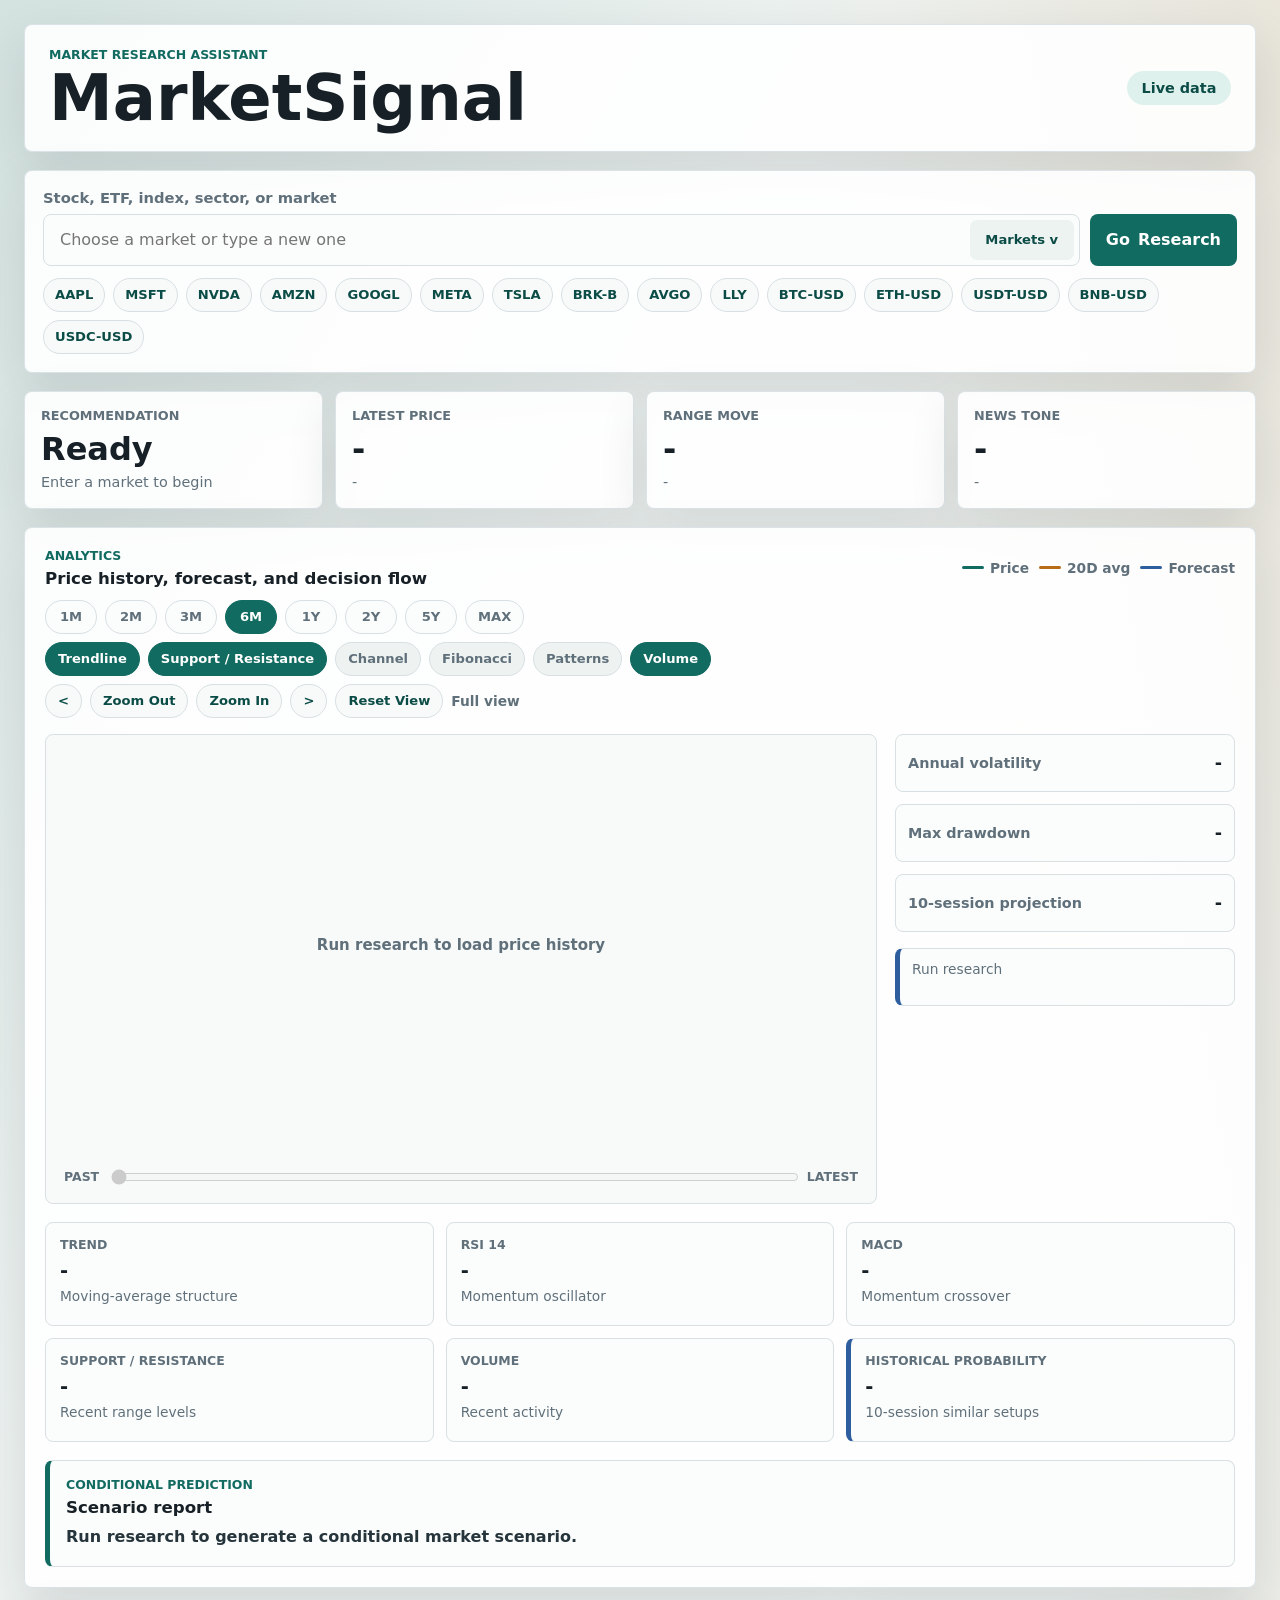
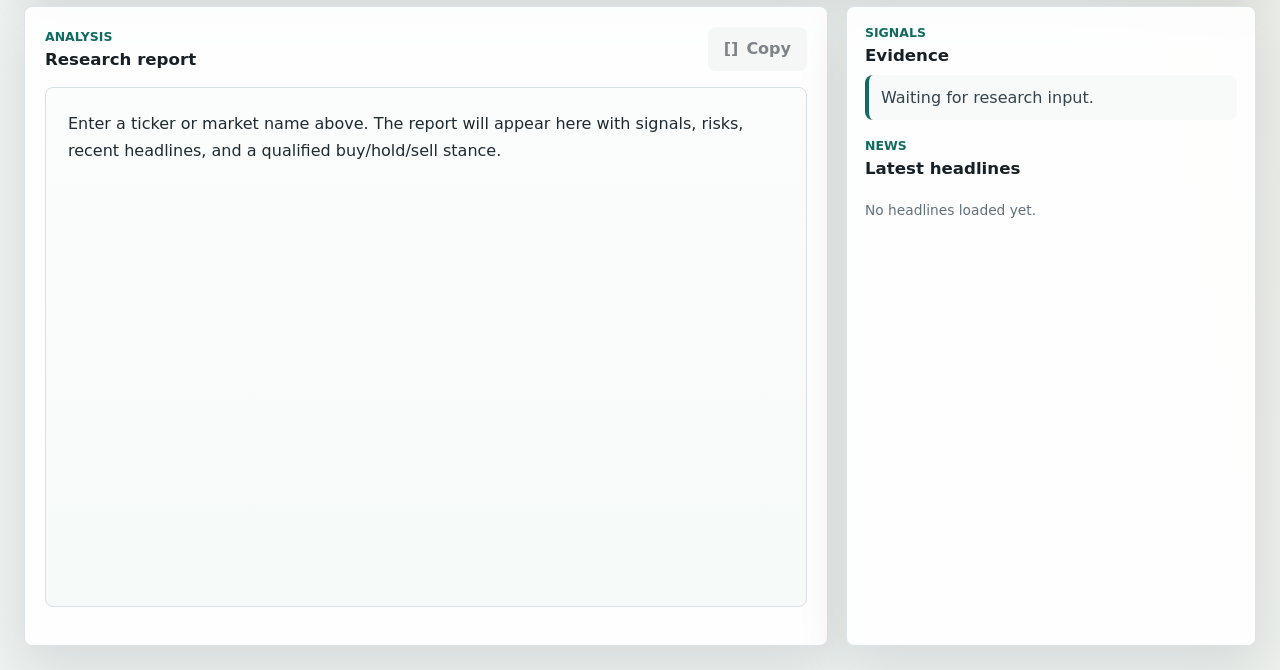
==== static/index.html @ 3e972a2a "Build MarketSignal research assistant" ====
<!doctype html>
<html lang="en">
  <head>
    <meta charset="utf-8" />
    <meta name="viewport" content="width=device-width, initial-scale=1" />
    <title>MarketSignal</title>
    <link rel="stylesheet" href="/static/styles.css" />
  </head>
  <body>
    <main class="app-shell">
      <section class="workspace">
        <header class="topbar">
          <div>
            <p class="eyebrow">Market research assistant</p>
            <h1>MarketSignal</h1>
          </div>
          <div class="status-pill" id="sourceStatus">Live data</div>
        </header>

        <section class="search-panel" aria-label="Research a market">
          <form id="researchForm">
            <label for="query">Stock, ETF, index, sector, or market</label>
            <div class="search-row">
              <div class="combo" id="marketCombo">
                <input
                  id="query"
                  name="query"
                  autocomplete="off"
                  placeholder="Choose a market or type a new one"
                  required
                  aria-autocomplete="list"
                  aria-expanded="false"
                  aria-controls="marketOptions"
                />
                <button class="combo-toggle" id="marketToggle" type="button" aria-label="Open market list">Markets v</button>
                <div class="market-menu" id="marketOptions" role="listbox"></div>
              </div>
              <button type="submit">
                <span aria-hidden="true">Go</span>
                Research
              </button>
            </div>
            <div class="quick-picks" id="quickPicks" aria-label="Top market shortcuts"></div>
          </form>
        </section>

        <section class="dashboard" aria-live="polite">
          <div class="metric-grid">
            <article class="metric">
              <span>Recommendation</span>
              <strong id="action">Ready</strong>
              <small id="confidence">Enter a market to begin</small>
            </article>
            <article class="metric">
              <span>Latest Price</span>
              <strong id="price">-</strong>
              <small id="exchange">-</small>
            </article>
            <article class="metric">
              <span>Range Move</span>
              <strong id="change">-</strong>
              <small id="range">-</small>
            </article>
            <article class="metric">
              <span>News Tone</span>
              <strong id="tone">-</strong>
              <small id="toneScore">-</small>
            </article>
          </div>

          <section class="analytics-panel">
            <div class="panel-header">
              <div>
                <p class="eyebrow">Analytics</p>
                <h2>Price history, forecast, and decision flow</h2>
              </div>
              <div class="chart-legend">
                <span><i class="line-price"></i>Price</span>
                <span><i class="line-sma"></i>20D avg</span>
                <span><i class="line-forecast"></i>Forecast</span>
              </div>
            </div>
            <div class="range-filter" id="rangeFilter" aria-label="Chart range">
              <button type="button" data-period="1mo">1M</button>
              <button type="button" data-period="2mo">2M</button>
              <button type="button" data-period="3mo">3M</button>
              <button type="button" data-period="6mo" class="active">6M</button>
              <button type="button" data-period="1y">1Y</button>
              <button type="button" data-period="2y">2Y</button>
              <button type="button" data-period="5y">5Y</button>
              <button type="button" data-period="max">MAX</button>
            </div>
            <div class="overlay-filter" id="overlayFilter" aria-label="Chart analysis overlays">
              <button type="button" data-overlay="trendline" class="active">Trendline</button>
              <button type="button" data-overlay="levels" class="active">Support / Resistance</button>
              <button type="button" data-overlay="channel">Channel</button>
              <button type="button" data-overlay="fibonacci">Fibonacci</button>
              <button type="button" data-overlay="patterns">Patterns</button>
              <button type="button" data-overlay="volume" class="active">Volume</button>
            </div>
            <div class="chart-tools" aria-label="Chart zoom controls">
              <button type="button" id="panLeft" title="Scroll chart left" aria-label="Scroll chart left">&lt;</button>
              <button type="button" id="zoomOut">Zoom Out</button>
              <button type="button" id="zoomIn">Zoom In</button>
              <button type="button" id="panRight" title="Scroll chart right" aria-label="Scroll chart right">&gt;</button>
              <button type="button" id="zoomReset">Reset View</button>
              <span id="zoomLabel">Full view</span>
            </div>
            <div class="analytics-grid">
              <div class="chart-box">
                <canvas id="priceChart" width="960" height="360"></canvas>
                <div class="chart-scrollbar">
                  <span>Past</span>
                  <input id="chartPanSlider" type="range" min="0" max="0" value="0" step="1" aria-label="Chart timeline position" disabled />
                  <span>Latest</span>
                </div>
              </div>
              <div class="analytics-side">
                <div class="stat-row">
                  <span>Annual volatility</span>
                  <strong id="volatility">-</strong>
                </div>
                <div class="stat-row">
                  <span>Max drawdown</span>
                  <strong id="drawdown">-</strong>
                </div>
                <div class="stat-row">
                  <span>10-session projection</span>
                  <strong id="projection">-</strong>
                </div>
                <div id="flowchart" class="flowchart">
                  <div class="flow-node empty">Run research</div>
                </div>
              </div>
            </div>
            <div class="technical-grid">
              <article class="technical-card">
                <span>Trend</span>
                <strong id="trendState">-</strong>
                <small id="trendDetail">Moving-average structure</small>
              </article>
              <article class="technical-card">
                <span>RSI 14</span>
                <strong id="rsiValue">-</strong>
                <small id="rsiState">Momentum oscillator</small>
              </article>
              <article class="technical-card">
                <span>MACD</span>
                <strong id="macdValue">-</strong>
                <small id="macdState">Momentum crossover</small>
              </article>
              <article class="technical-card">
                <span>Support / Resistance</span>
                <strong id="levelsValue">-</strong>
                <small id="levelsState">Recent range levels</small>
              </article>
              <article class="technical-card">
                <span>Volume</span>
                <strong id="volumeState">-</strong>
                <small id="volumeValue">Recent activity</small>
              </article>
              <article class="technical-card probability-card">
                <span>Historical Probability</span>
                <strong id="probabilityValue">-</strong>
                <small id="probabilityState">10-session similar setups</small>
              </article>
            </div>
            <section class="scenario-panel">
              <div>
                <p class="eyebrow">Conditional Prediction</p>
                <h2>Scenario report</h2>
              </div>
              <p id="scenarioReport">Run research to generate a conditional market scenario.</p>
            </section>
          </section>

          <div class="content-grid">
            <section class="report-panel">
              <div class="panel-header">
                <div>
                  <p class="eyebrow">Analysis</p>
                  <h2 id="reportTitle">Research report</h2>
                </div>
                <button class="ghost" id="copyReport" type="button" disabled>
                  <span aria-hidden="true">[]</span>
                  Copy
                </button>
              </div>
              <pre id="report">Enter a ticker or market name above. The report will appear here with signals, risks, recent headlines, and a qualified buy/hold/sell stance.</pre>
            </section>

            <aside class="side-panel">
              <section>
                <div class="panel-header compact">
                  <div>
                    <p class="eyebrow">Signals</p>
                    <h2>Evidence</h2>
                  </div>
                </div>
                <ul id="signals" class="signal-list">
                  <li>Waiting for research input.</li>
                </ul>
              </section>

              <section>
                <div class="panel-header compact">
                  <div>
                    <p class="eyebrow">News</p>
                    <h2>Latest headlines</h2>
                  </div>
                </div>
                <div id="headlines" class="headlines">
                  <p class="empty">No headlines loaded yet.</p>
                </div>
              </section>
            </aside>
          </div>
        </section>
      </section>
    </main>

    <script src="/static/app.js"></script>
  </body>
</html>
---- static/styles.css ----
:root {
  --ink: #172026;
  --muted: #60707b;
  --line: #d8e0e4;
  --panel: #ffffff;
  --bg: #eef3f1;
  --brand: #126b61;
  --brand-dark: #0c4c46;
  --amber: #b86b19;
  --red: #b23b3b;
  --blue: #2e5e9e;
  --shadow: 0 18px 50px rgba(23, 32, 38, 0.12);
}

* {
  box-sizing: border-box;
}

body {
  margin: 0;
  min-height: 100vh;
  color: var(--ink);
  font-family: Inter, ui-sans-serif, system-ui, -apple-system, BlinkMacSystemFont, "Segoe UI", sans-serif;
  background:
    linear-gradient(120deg, rgba(18, 107, 97, 0.12), transparent 34%),
    linear-gradient(260deg, rgba(184, 107, 25, 0.1), transparent 30%),
    var(--bg);
}

button,
input {
  font: inherit;
}

.app-shell {
  width: min(1480px, 100%);
  margin: 0 auto;
  padding: 24px;
}

.workspace {
  display: grid;
  gap: 18px;
}

.topbar,
.search-panel,
.report-panel,
.side-panel,
.analytics-panel,
.metric {
  background: rgba(255, 255, 255, 0.9);
  border: 1px solid rgba(216, 224, 228, 0.9);
  box-shadow: var(--shadow);
}

.topbar {
  display: flex;
  align-items: center;
  justify-content: space-between;
  gap: 16px;
  min-height: 98px;
  padding: 22px 24px;
  border-radius: 8px;
}

.eyebrow {
  margin: 0 0 6px;
  color: var(--brand);
  font-size: 0.78rem;
  font-weight: 800;
  letter-spacing: 0;
  text-transform: uppercase;
}

h1,
h2 {
  margin: 0;
  letter-spacing: 0;
}

h1 {
  font-size: clamp(2rem, 5vw, 4.6rem);
  line-height: 0.95;
}

h2 {
  font-size: 1.04rem;
}

.status-pill {
  min-width: 104px;
  padding: 9px 12px;
  border-radius: 999px;
  color: var(--brand-dark);
  background: #dff1ed;
  text-align: center;
  font-size: 0.9rem;
  font-weight: 800;
}

.search-panel {
  padding: 18px;
  border-radius: 8px;
}

label {
  display: block;
  margin-bottom: 8px;
  color: var(--muted);
  font-size: 0.92rem;
  font-weight: 700;
}

.search-row {
  display: grid;
  grid-template-columns: minmax(0, 1fr) auto;
  gap: 10px;
}

.combo {
  position: relative;
  z-index: 30;
  min-width: 0;
}

.combo input {
  padding-right: 118px;
}

.combo-toggle {
  position: absolute;
  top: 6px;
  right: 6px;
  width: 104px;
  min-height: 40px;
  padding: 0 12px;
  border-radius: 7px;
  color: var(--brand-dark);
  background: #edf3f1;
  font-size: 0.82rem;
  font-weight: 900;
}

.combo-toggle:hover {
  color: white;
  background: var(--brand);
}

.market-menu {
  position: absolute;
  z-index: 40;
  top: calc(100% + 8px);
  left: 0;
  display: none;
  width: 100%;
  max-height: 380px;
  overflow: auto;
  padding: 12px;
  border: 1px solid var(--line);
  border-radius: 8px;
  background: #ffffff;
  box-shadow: 0 18px 42px rgba(23, 32, 38, 0.16);
}

.market-menu.open {
  display: block;
}

.market-menu-grid {
  display: grid;
  grid-template-columns: repeat(2, minmax(0, 1fr));
  gap: 12px;
}

.market-section {
  display: grid;
  align-content: start;
  gap: 4px;
  min-width: 0;
  padding: 8px;
  border: 1px solid #e9eff1;
  border-radius: 8px;
  background: #fbfdfc;
}

.market-group {
  padding: 2px 4px 8px;
  color: var(--brand);
  font-size: 0.74rem;
  font-weight: 900;
  text-transform: uppercase;
}

.market-group.full {
  padding: 4px 4px 10px;
}

.market-results {
  display: grid;
  grid-template-columns: repeat(2, minmax(0, 1fr));
  gap: 6px;
}

.market-option {
  display: grid;
  align-content: center;
  justify-items: start;
  justify-content: stretch;
  gap: 3px;
  width: 100%;
  min-height: 48px;
  padding: 8px 10px;
  border-radius: 7px;
  color: var(--ink);
  background: transparent;
  text-align: left;
}

.market-option:hover,
.market-option:focus {
  color: var(--ink);
  background: #edf3f1;
  outline: none;
}

.market-option strong {
  font-size: 0.92rem;
  line-height: 1.1;
}

.market-option span {
  color: var(--muted);
  font-size: 0.8rem;
  line-height: 1.2;
  overflow: hidden;
  text-overflow: ellipsis;
  white-space: nowrap;
  max-width: 100%;
}

.market-empty {
  padding: 14px 10px;
  color: var(--muted);
  font-weight: 750;
}

.quick-picks {
  display: flex;
  flex-wrap: wrap;
  gap: 8px;
  margin-top: 12px;
}

.pick-chip {
  min-height: 34px;
  padding: 0 11px;
  border: 1px solid var(--line);
  border-radius: 999px;
  color: var(--brand-dark);
  background: #f7faf9;
  font-size: 0.82rem;
  font-weight: 850;
}

.pick-chip:hover {
  color: white;
  border-color: var(--brand);
}

input {
  width: 100%;
  min-height: 52px;
  padding: 0 16px;
  border: 1px solid var(--line);
  border-radius: 8px;
  color: var(--ink);
  background: #fbfdfc;
  outline: none;
}

input:focus {
  border-color: var(--brand);
  box-shadow: 0 0 0 4px rgba(18, 107, 97, 0.14);
}

button {
  display: inline-flex;
  align-items: center;
  justify-content: center;
  gap: 8px;
  min-height: 44px;
  padding: 0 16px;
  border: 0;
  border-radius: 8px;
  color: white;
  background: var(--brand);
  font-weight: 850;
  cursor: pointer;
}

button:hover {
  background: var(--brand-dark);
}

button:disabled {
  cursor: not-allowed;
  opacity: 0.55;
}

.ghost {
  color: var(--ink);
  background: #edf3f1;
}

.ghost:hover {
  color: white;
}

.dashboard {
  display: grid;
  gap: 18px;
}

.metric-grid {
  display: grid;
  grid-template-columns: repeat(4, minmax(0, 1fr));
  gap: 12px;
}

.metric {
  min-height: 118px;
  padding: 16px;
  border-radius: 8px;
}

.metric span,
.metric small {
  display: block;
  color: var(--muted);
}

.metric span {
  font-size: 0.8rem;
  font-weight: 800;
  text-transform: uppercase;
}

.metric strong {
  display: block;
  margin: 10px 0 8px;
  font-size: clamp(1.25rem, 2.5vw, 2rem);
  line-height: 1.05;
  overflow-wrap: anywhere;
}

.metric small {
  font-size: 0.9rem;
}

.content-grid {
  display: grid;
  grid-template-columns: minmax(0, 1fr) minmax(320px, 410px);
  gap: 18px;
}

.report-panel,
.side-panel,
.analytics-panel {
  border-radius: 8px;
}

.analytics-panel {
  padding: 20px;
}

.analytics-grid {
  display: grid;
  grid-template-columns: minmax(0, 1fr) minmax(260px, 340px);
  gap: 18px;
}

.chart-box {
  min-height: 430px;
  padding: 12px;
  border: 1px solid var(--line);
  border-radius: 8px;
  background: #f7faf9;
}

canvas {
  display: block;
  width: 100%;
  height: 406px;
  cursor: grab;
  touch-action: none;
  user-select: none;
}

canvas.dragging {
  cursor: grabbing;
}

.chart-scrollbar {
  display: grid;
  grid-template-columns: auto minmax(0, 1fr) auto;
  align-items: center;
  gap: 10px;
  padding: 10px 6px 0;
}

.chart-scrollbar span {
  color: var(--muted);
  font-size: 0.78rem;
  font-weight: 850;
  text-transform: uppercase;
}

.chart-scrollbar input[type="range"] {
  min-height: 24px;
  padding: 0;
  border: 0;
  border-radius: 0;
  background: transparent;
  accent-color: var(--brand);
}

.chart-scrollbar input[type="range"]:focus {
  box-shadow: none;
}

.chart-legend {
  display: flex;
  flex-wrap: wrap;
  gap: 10px;
  color: var(--muted);
  font-size: 0.86rem;
  font-weight: 700;
}

.chart-legend span {
  display: inline-flex;
  align-items: center;
  gap: 6px;
}

.chart-legend i {
  width: 22px;
  height: 3px;
  border-radius: 999px;
}

.range-filter,
.overlay-filter,
.chart-tools {
  display: flex;
  flex-wrap: wrap;
  gap: 8px;
}

.range-filter {
  margin: -4px 0 16px;
}

.overlay-filter {
  margin: -8px 0 16px;
}

.chart-tools {
  align-items: center;
  margin: -8px 0 16px;
}

.range-filter button,
.overlay-filter button,
.chart-tools button {
  min-height: 34px;
  padding: 0 12px;
  border: 1px solid var(--line);
  border-radius: 999px;
  color: var(--muted);
  background: #fbfdfc;
  font-size: 0.82rem;
  font-weight: 900;
}

.range-filter button {
  min-width: 52px;
}

.range-filter button:hover,
.range-filter button.active,
.overlay-filter button:hover,
.overlay-filter button.active,
.chart-tools button:hover {
  color: white;
  border-color: var(--brand);
  background: var(--brand);
}

.overlay-filter button:not(.active) {
  background: #eef3f1;
}

.chart-tools button {
  color: var(--brand-dark);
  background: #f7faf9;
}

.chart-tools span {
  color: var(--muted);
  font-size: 0.86rem;
  font-weight: 800;
}

.line-price {
  background: var(--brand);
}

.line-sma {
  background: var(--amber);
}

.line-forecast {
  background: var(--blue);
}

.analytics-side {
  display: grid;
  align-content: start;
  gap: 12px;
}

.technical-grid {
  display: grid;
  grid-template-columns: repeat(3, minmax(0, 1fr));
  gap: 12px;
  margin-top: 18px;
}

.technical-card {
  min-height: 104px;
  padding: 14px;
  border: 1px solid var(--line);
  border-radius: 8px;
  background: #fbfdfc;
}

.technical-card span,
.technical-card small {
  display: block;
  color: var(--muted);
}

.technical-card span {
  font-size: 0.78rem;
  font-weight: 900;
  text-transform: uppercase;
}

.technical-card strong {
  display: block;
  margin: 8px 0 6px;
  color: var(--ink);
  font-size: 1.22rem;
  line-height: 1.1;
  overflow-wrap: anywhere;
}

.technical-card small {
  font-size: 0.86rem;
  line-height: 1.35;
}

.probability-card {
  border-left: 5px solid var(--blue);
}

.scenario-panel {
  display: grid;
  gap: 8px;
  margin-top: 18px;
  padding: 16px;
  border: 1px solid var(--line);
  border-left: 5px solid var(--brand);
  border-radius: 8px;
  background: #fbfdfc;
}

.scenario-panel p:last-child {
  margin: 0;
  color: #26343c;
  font-size: 1rem;
  line-height: 1.55;
  font-weight: 620;
}

.stat-row {
  display: flex;
  align-items: center;
  justify-content: space-between;
  gap: 12px;
  min-height: 58px;
  padding: 12px;
  border: 1px solid var(--line);
  border-radius: 8px;
  background: #fbfdfc;
}

.stat-row span {
  color: var(--muted);
  font-size: 0.9rem;
  font-weight: 750;
}

.stat-row strong {
  font-size: 1.1rem;
  text-align: right;
  overflow-wrap: anywhere;
}

.flowchart {
  display: grid;
  gap: 10px;
  margin-top: 4px;
}

.flow-node {
  position: relative;
  min-height: 58px;
  padding: 12px;
  border: 1px solid var(--line);
  border-left: 5px solid var(--blue);
  border-radius: 8px;
  background: #fbfdfc;
}

.flow-node + .flow-node::before {
  content: "";
  position: absolute;
  top: -11px;
  left: 20px;
  width: 2px;
  height: 10px;
  background: var(--line);
}

.flow-node strong,
.flow-node span {
  display: block;
}

.flow-node strong {
  margin-bottom: 4px;
  font-size: 0.86rem;
  text-transform: uppercase;
}

.flow-node span {
  color: var(--ink);
  line-height: 1.25;
}

.flow-node.good {
  border-left-color: var(--brand);
}

.flow-node.warn {
  border-left-color: var(--amber);
}

.flow-node.bad {
  border-left-color: var(--red);
}

.flow-node.empty {
  color: var(--muted);
}

.report-panel {
  min-height: 640px;
  padding: 20px;
}

.panel-header {
  display: flex;
  align-items: center;
  justify-content: space-between;
  gap: 12px;
  margin-bottom: 16px;
}

.compact {
  margin-bottom: 10px;
}

pre {
  min-height: 520px;
  margin: 0;
  padding: 22px;
  overflow: auto;
  white-space: pre-wrap;
  color: #1f2a31;
  background: linear-gradient(180deg, #fbfdfc 0%, #f6faf8 100%);
  border: 1px solid var(--line);
  border-radius: 8px;
  font-family: Inter, ui-sans-serif, system-ui, -apple-system, BlinkMacSystemFont, "Segoe UI", sans-serif;
  font-size: 1rem;
  line-height: 1.72;
  font-weight: 520;
}

.side-panel {
  display: grid;
  align-content: start;
  gap: 18px;
  padding: 18px;
}

.signal-list {
  display: grid;
  gap: 10px;
  margin: 0;
  padding: 0;
  list-style: none;
}

.signal-list li {
  padding: 12px;
  border-left: 4px solid var(--brand);
  border-radius: 8px;
  background: #f7faf9;
  color: #34434d;
  line-height: 1.35;
}

.headlines {
  display: grid;
  gap: 10px;
}

.headline {
  display: block;
  padding: 12px;
  border: 1px solid var(--line);
  border-radius: 8px;
  color: var(--ink);
  background: #fbfdfc;
  text-decoration: none;
}

.headline:hover {
  border-color: var(--brand);
}

.headline strong {
  display: block;
  margin-bottom: 6px;
  line-height: 1.25;
}

.headline span,
.empty {
  color: var(--muted);
  font-size: 0.86rem;
}

.positive {
  color: var(--brand-dark);
}

.negative {
  color: var(--red);
}

.neutral {
  color: var(--blue);
}

@media (max-width: 980px) {
  .metric-grid,
  .content-grid,
  .analytics-grid,
  .technical-grid {
    grid-template-columns: 1fr 1fr;
  }

  .report-panel {
    grid-column: 1 / -1;
  }

  .side-panel {
    grid-column: 1 / -1;
  }

  .chart-box {
    grid-column: 1 / -1;
  }

  .analytics-side {
    grid-column: 1 / -1;
  }
}

@media (max-width: 640px) {
  .app-shell {
    padding: 12px;
  }

  .topbar,
  .search-row,
  .metric-grid,
  .content-grid,
  .analytics-grid,
  .technical-grid {
    grid-template-columns: 1fr;
  }

  .topbar {
    align-items: start;
  }

  .search-row {
    display: grid;
  }

  .combo input {
    padding-right: 96px;
  }

  .combo-toggle {
    width: 84px;
    font-size: 0.76rem;
  }

  .market-menu-grid,
  .market-results {
    grid-template-columns: 1fr;
  }

  button {
    width: 100%;
  }

  .combo-toggle {
    width: 84px;
  }

  .metric {
    min-height: 96px;
  }
}
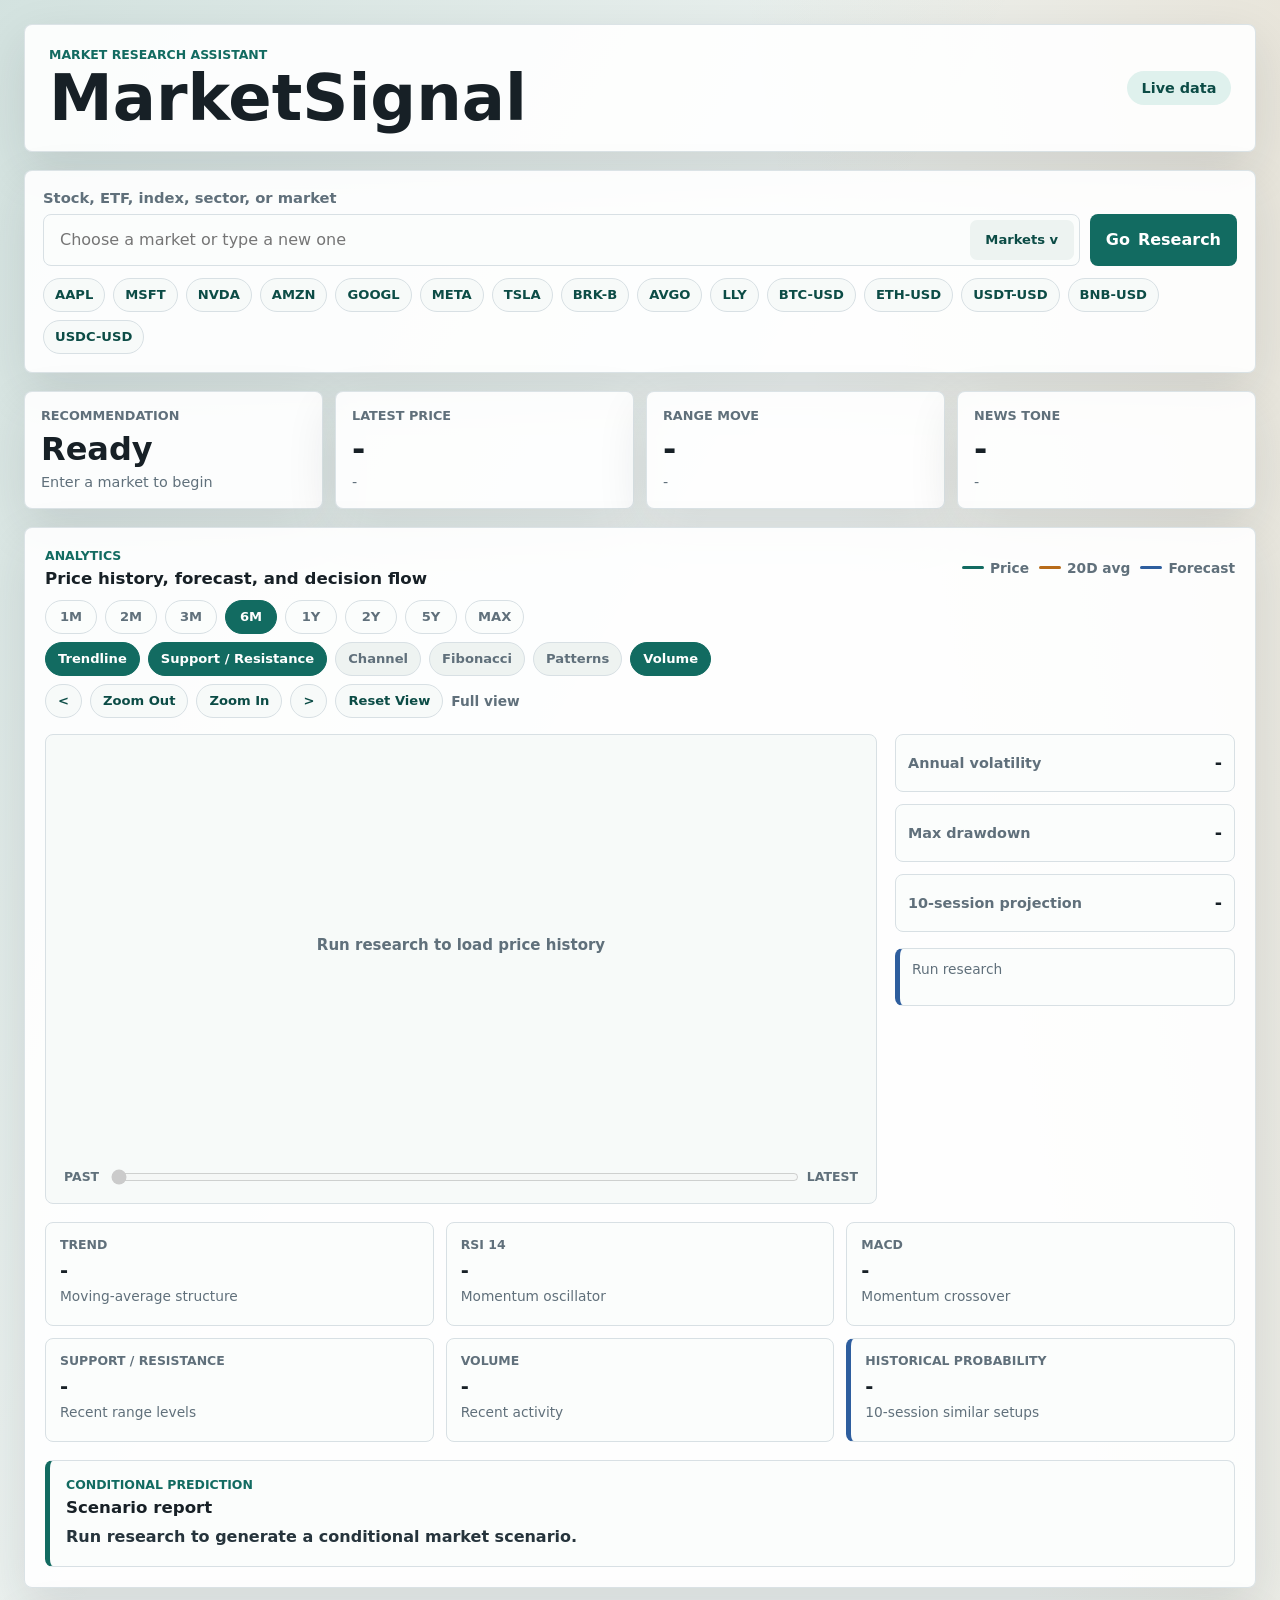
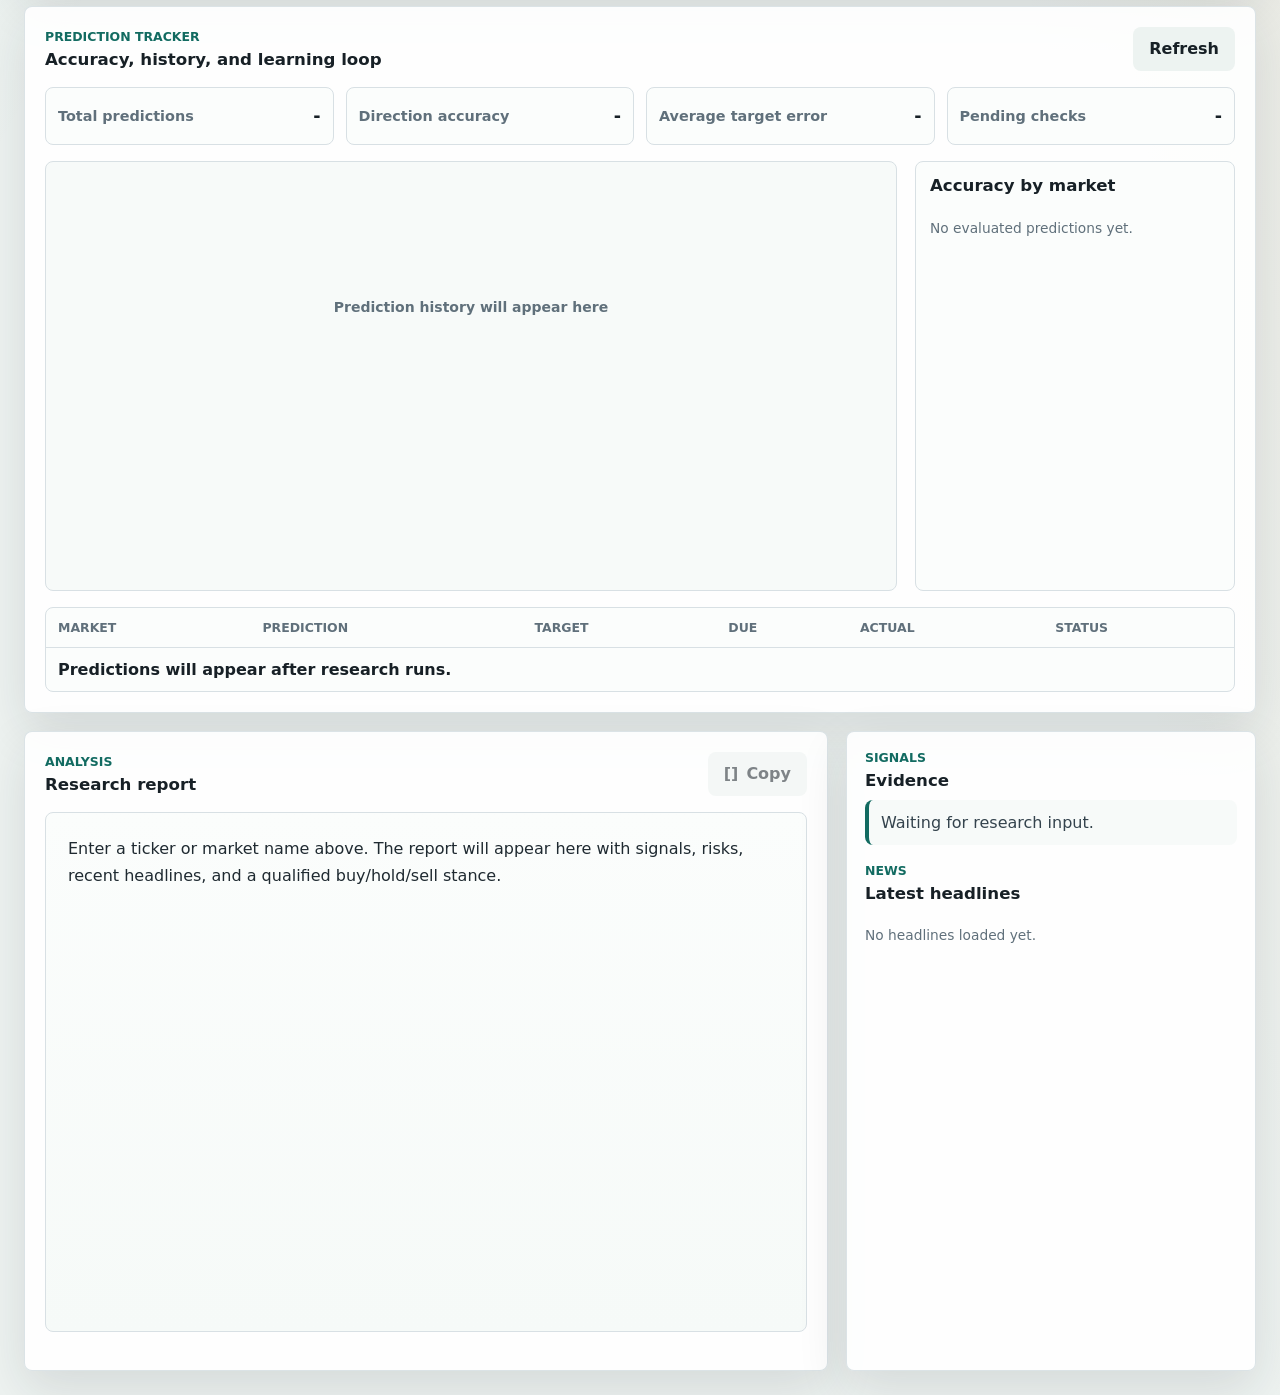
==== commit bffeef59: "Add prediction accuracy tracker" ====
--- a/static/index.html
+++ b/static/index.html
@@ -174,6 +174,62 @@
             </section>
           </section>
 
+          <section class="analytics-panel">
+            <div class="panel-header">
+              <div>
+                <p class="eyebrow">Prediction Tracker</p>
+                <h2>Accuracy, history, and learning loop</h2>
+              </div>
+              <button class="ghost" id="refreshPredictions" type="button">Refresh</button>
+            </div>
+            <div class="prediction-grid">
+              <article class="stat-row">
+                <span>Total predictions</span>
+                <strong id="predictionTotal">-</strong>
+              </article>
+              <article class="stat-row">
+                <span>Direction accuracy</span>
+                <strong id="predictionAccuracy">-</strong>
+              </article>
+              <article class="stat-row">
+                <span>Average target error</span>
+                <strong id="predictionError">-</strong>
+              </article>
+              <article class="stat-row">
+                <span>Pending checks</span>
+                <strong id="predictionPending">-</strong>
+              </article>
+            </div>
+            <div class="prediction-layout">
+              <div class="chart-box compact-chart">
+                <canvas id="predictionChart" width="960" height="280"></canvas>
+              </div>
+              <div class="prediction-side">
+                <h2>Accuracy by market</h2>
+                <div id="symbolAccuracy" class="accuracy-list">
+                  <p class="empty">No evaluated predictions yet.</p>
+                </div>
+              </div>
+            </div>
+            <div class="prediction-table-wrap">
+              <table class="prediction-table">
+                <thead>
+                  <tr>
+                    <th>Market</th>
+                    <th>Prediction</th>
+                    <th>Target</th>
+                    <th>Due</th>
+                    <th>Actual</th>
+                    <th>Status</th>
+                  </tr>
+                </thead>
+                <tbody id="predictionRows">
+                  <tr><td colspan="6">Predictions will appear after research runs.</td></tr>
+                </tbody>
+              </table>
+            </div>
+          </section>
+
           <div class="content-grid">
             <section class="report-panel">
               <div class="panel-header">
--- a/static/styles.css
+++ b/static/styles.css
@@ -380,6 +380,100 @@
   gap: 18px;
 }
 
+.prediction-grid {
+  display: grid;
+  grid-template-columns: repeat(4, minmax(0, 1fr));
+  gap: 12px;
+  margin-bottom: 16px;
+}
+
+.prediction-layout {
+  display: grid;
+  grid-template-columns: minmax(0, 1fr) minmax(240px, 320px);
+  gap: 18px;
+}
+
+.compact-chart {
+  min-height: 310px;
+}
+
+.compact-chart canvas {
+  height: 276px;
+}
+
+.prediction-side {
+  display: grid;
+  align-content: start;
+  gap: 12px;
+  padding: 14px;
+  border: 1px solid var(--line);
+  border-radius: 8px;
+  background: #fbfdfc;
+}
+
+.accuracy-list {
+  display: grid;
+  gap: 8px;
+}
+
+.accuracy-row {
+  display: flex;
+  justify-content: space-between;
+  gap: 12px;
+  padding: 10px;
+  border-radius: 7px;
+  background: #f1f6f4;
+}
+
+.accuracy-row span {
+  color: var(--muted);
+  font-weight: 800;
+}
+
+.prediction-table-wrap {
+  margin-top: 16px;
+  overflow: auto;
+  border: 1px solid var(--line);
+  border-radius: 8px;
+  background: #fbfdfc;
+}
+
+.prediction-table {
+  width: 100%;
+  border-collapse: collapse;
+  min-width: 720px;
+}
+
+.prediction-table th,
+.prediction-table td {
+  padding: 12px;
+  border-bottom: 1px solid var(--line);
+  text-align: left;
+}
+
+.prediction-table th {
+  color: var(--muted);
+  font-size: 0.78rem;
+  font-weight: 900;
+  text-transform: uppercase;
+}
+
+.prediction-table td {
+  font-weight: 700;
+}
+
+.prediction-table tr:last-child td {
+  border-bottom: 0;
+}
+
+.prediction-table .good-row td:last-child {
+  color: var(--brand-dark);
+}
+
+.prediction-table .bad-row td:last-child {
+  color: var(--red);
+}
+
 .chart-box {
   min-height: 430px;
   padding: 12px;
@@ -781,6 +875,8 @@
   .metric-grid,
   .content-grid,
   .analytics-grid,
+  .prediction-grid,
+  .prediction-layout,
   .technical-grid {
     grid-template-columns: 1fr 1fr;
   }
@@ -798,6 +894,10 @@
   }
 
   .analytics-side {
+    grid-column: 1 / -1;
+  }
+
+  .prediction-side {
     grid-column: 1 / -1;
   }
 }
@@ -812,6 +912,8 @@
   .metric-grid,
   .content-grid,
   .analytics-grid,
+  .prediction-grid,
+  .prediction-layout,
   .technical-grid {
     grid-template-columns: 1fr;
   }
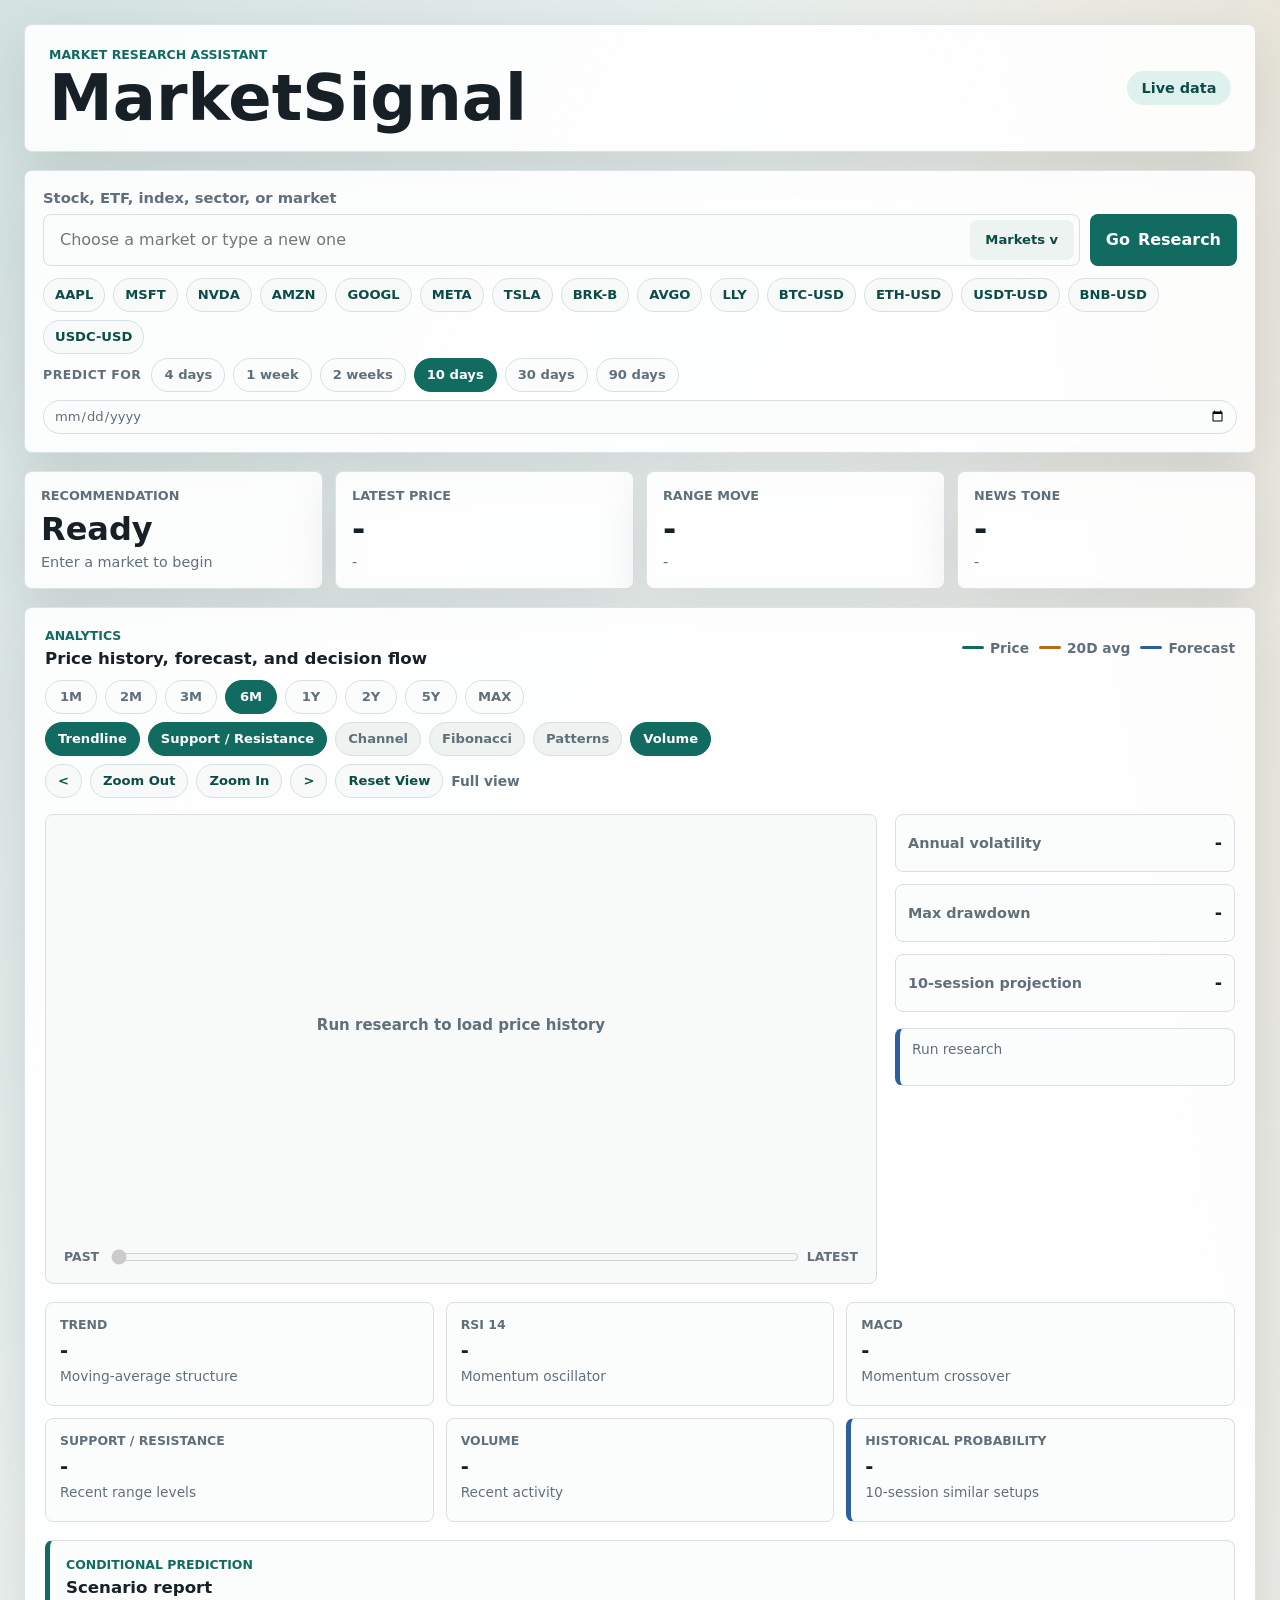
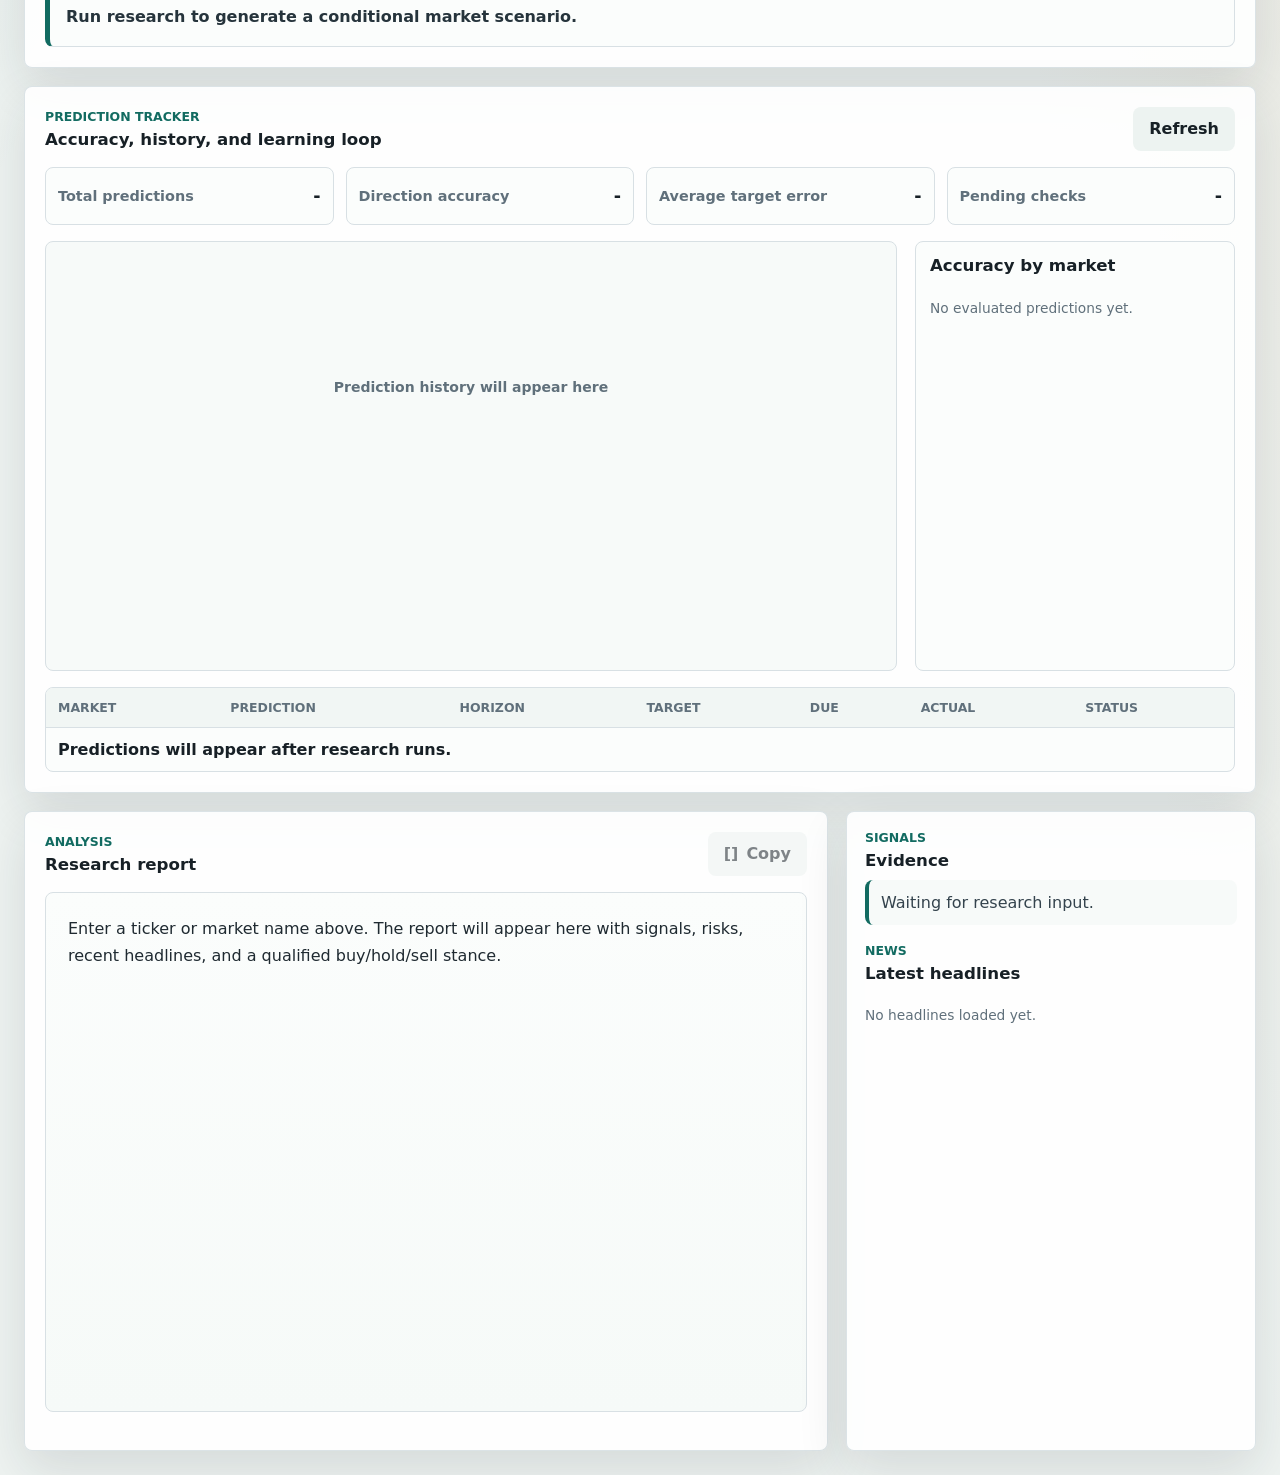
==== commit 19e6bb3a: "Blended prediction model, custom horizons, scrollable recent searches Prediction model (C1 + C2): - " ====
--- a/static/index.html
+++ b/static/index.html
@@ -41,7 +41,24 @@
               </button>
             </div>
             <div class="quick-picks" id="quickPicks" aria-label="Top market shortcuts"></div>
+            <div class="range-filter horizon-filter" id="horizonFilter" aria-label="Prediction horizon">
+              <span class="horizon-label">Predict for</span>
+              <button type="button" data-horizon="4">4 days</button>
+              <button type="button" data-horizon="7">1 week</button>
+              <button type="button" data-horizon="14">2 weeks</button>
+              <button type="button" data-horizon="10" class="active">10 days</button>
+              <button type="button" data-horizon="30">30 days</button>
+              <button type="button" data-horizon="90">90 days</button>
+              <input type="date" id="horizonCustom" class="horizon-custom" aria-label="Custom target date" />
+            </div>
           </form>
+          <div class="recent-panel" id="recentPanel" hidden>
+            <div class="recent-head">
+              <span>Recent searches</span>
+              <button type="button" class="ghost" id="clearRecents">Clear all</button>
+            </div>
+            <ul class="recent-list" id="recentList"></ul>
+          </div>
         </section>
 
         <section class="dashboard" aria-live="polite">
@@ -170,6 +187,13 @@
                 <p class="eyebrow">Conditional Prediction</p>
                 <h2>Scenario report</h2>
               </div>
+              <div class="model-forecast" id="modelForecast" hidden>
+                <div class="model-call">
+                  <span class="model-dir" id="modelDir">-</span>
+                  <span id="modelMeta"></span>
+                </div>
+                <ul class="model-components" id="modelComponents"></ul>
+              </div>
               <p id="scenarioReport">Run research to generate a conditional market scenario.</p>
             </section>
           </section>
@@ -217,6 +241,7 @@
                   <tr>
                     <th>Market</th>
                     <th>Prediction</th>
+                    <th>Horizon</th>
                     <th>Target</th>
                     <th>Due</th>
                     <th>Actual</th>
@@ -224,7 +249,7 @@
                   </tr>
                 </thead>
                 <tbody id="predictionRows">
-                  <tr><td colspan="6">Predictions will appear after research runs.</td></tr>
+                  <tr><td colspan="7">Predictions will appear after research runs.</td></tr>
                 </tbody>
               </table>
             </div>
--- a/static/styles.css
+++ b/static/styles.css
@@ -433,9 +433,17 @@
 .prediction-table-wrap {
   margin-top: 16px;
   overflow: auto;
-  border: 1px solid var(--line);
-  border-radius: 8px;
-  background: #fbfdfc;
+  max-height: 460px;
+  border: 1px solid var(--line);
+  border-radius: 8px;
+  background: #fbfdfc;
+}
+
+.prediction-table-wrap thead th {
+  position: sticky;
+  top: 0;
+  background: #f1f6f4;
+  z-index: 1;
 }
 
 .prediction-table {
@@ -952,3 +960,140 @@
     min-height: 96px;
   }
 }
+
+/* ---- Prediction horizon picker ---- */
+.range-filter#horizonFilter,
+.horizon-filter {
+  align-items: center;
+  margin: 4px 0 0;
+}
+.horizon-label {
+  font-size: 0.78rem;
+  font-weight: 900;
+  color: var(--muted);
+  text-transform: uppercase;
+  letter-spacing: 0.04em;
+  margin-right: 2px;
+}
+.horizon-custom {
+  min-height: 34px;
+  padding: 0 10px;
+  border: 1px solid var(--line);
+  border-radius: 999px;
+  color: var(--muted);
+  background: #fbfdfc;
+  font: inherit;
+  font-size: 0.82rem;
+}
+
+/* ---- Recent searches panel ---- */
+.recent-panel {
+  margin-top: 14px;
+  border: 1px solid var(--line);
+  border-radius: 10px;
+  background: #fbfdfc;
+  overflow: hidden;
+}
+.recent-head {
+  display: flex;
+  align-items: center;
+  justify-content: space-between;
+  padding: 8px 12px;
+  font-size: 0.78rem;
+  font-weight: 900;
+  text-transform: uppercase;
+  letter-spacing: 0.04em;
+  color: var(--muted);
+  border-bottom: 1px solid var(--line);
+}
+.recent-list {
+  list-style: none;
+  margin: 0;
+  padding: 6px;
+  max-height: 220px;
+  overflow-y: auto;
+  display: flex;
+  flex-direction: column;
+  gap: 4px;
+}
+.recent-item {
+  display: flex;
+  align-items: stretch;
+  gap: 4px;
+}
+.recent-open {
+  flex: 1;
+  text-align: left;
+  padding: 7px 10px;
+  border: 1px solid transparent;
+  border-radius: 7px;
+  background: #fff;
+  color: var(--ink);
+  font: inherit;
+  font-weight: 700;
+  cursor: pointer;
+}
+.recent-open:hover {
+  border-color: var(--brand);
+  color: var(--brand-dark);
+}
+.recent-x {
+  width: 32px;
+  border: 1px solid var(--line);
+  border-radius: 7px;
+  background: #fff;
+  color: var(--muted);
+  font-size: 1.1rem;
+  line-height: 1;
+  cursor: pointer;
+}
+.recent-x:hover {
+  border-color: var(--red);
+  color: #fff;
+  background: var(--red);
+}
+
+/* ---- Blended model forecast ---- */
+.model-forecast {
+  margin: 4px 0 14px;
+  padding: 12px 14px;
+  border: 1px solid var(--line);
+  border-radius: 10px;
+  background: #f7faf9;
+}
+.model-call {
+  display: flex;
+  align-items: baseline;
+  flex-wrap: wrap;
+  gap: 10px;
+}
+.model-dir {
+  font-size: 1.1rem;
+  font-weight: 900;
+  text-transform: uppercase;
+  letter-spacing: 0.03em;
+}
+.model-dir.dir-up { color: var(--brand); }
+.model-dir.dir-down { color: var(--red); }
+.model-dir.dir-sideways { color: var(--amber); }
+.model-call span:last-child {
+  color: var(--muted);
+  font-size: 0.85rem;
+}
+.model-components {
+  list-style: none;
+  margin: 10px 0 0;
+  padding: 0;
+  display: grid;
+  grid-template-columns: repeat(auto-fill, minmax(150px, 1fr));
+  gap: 4px 14px;
+}
+.model-components li {
+  display: flex;
+  justify-content: space-between;
+  font-size: 0.82rem;
+  color: var(--muted);
+}
+.model-components .mc-up { color: var(--brand); font-weight: 800; }
+.model-components .mc-down { color: var(--red); font-weight: 800; }
+.model-components .mc-flat { color: var(--muted); }
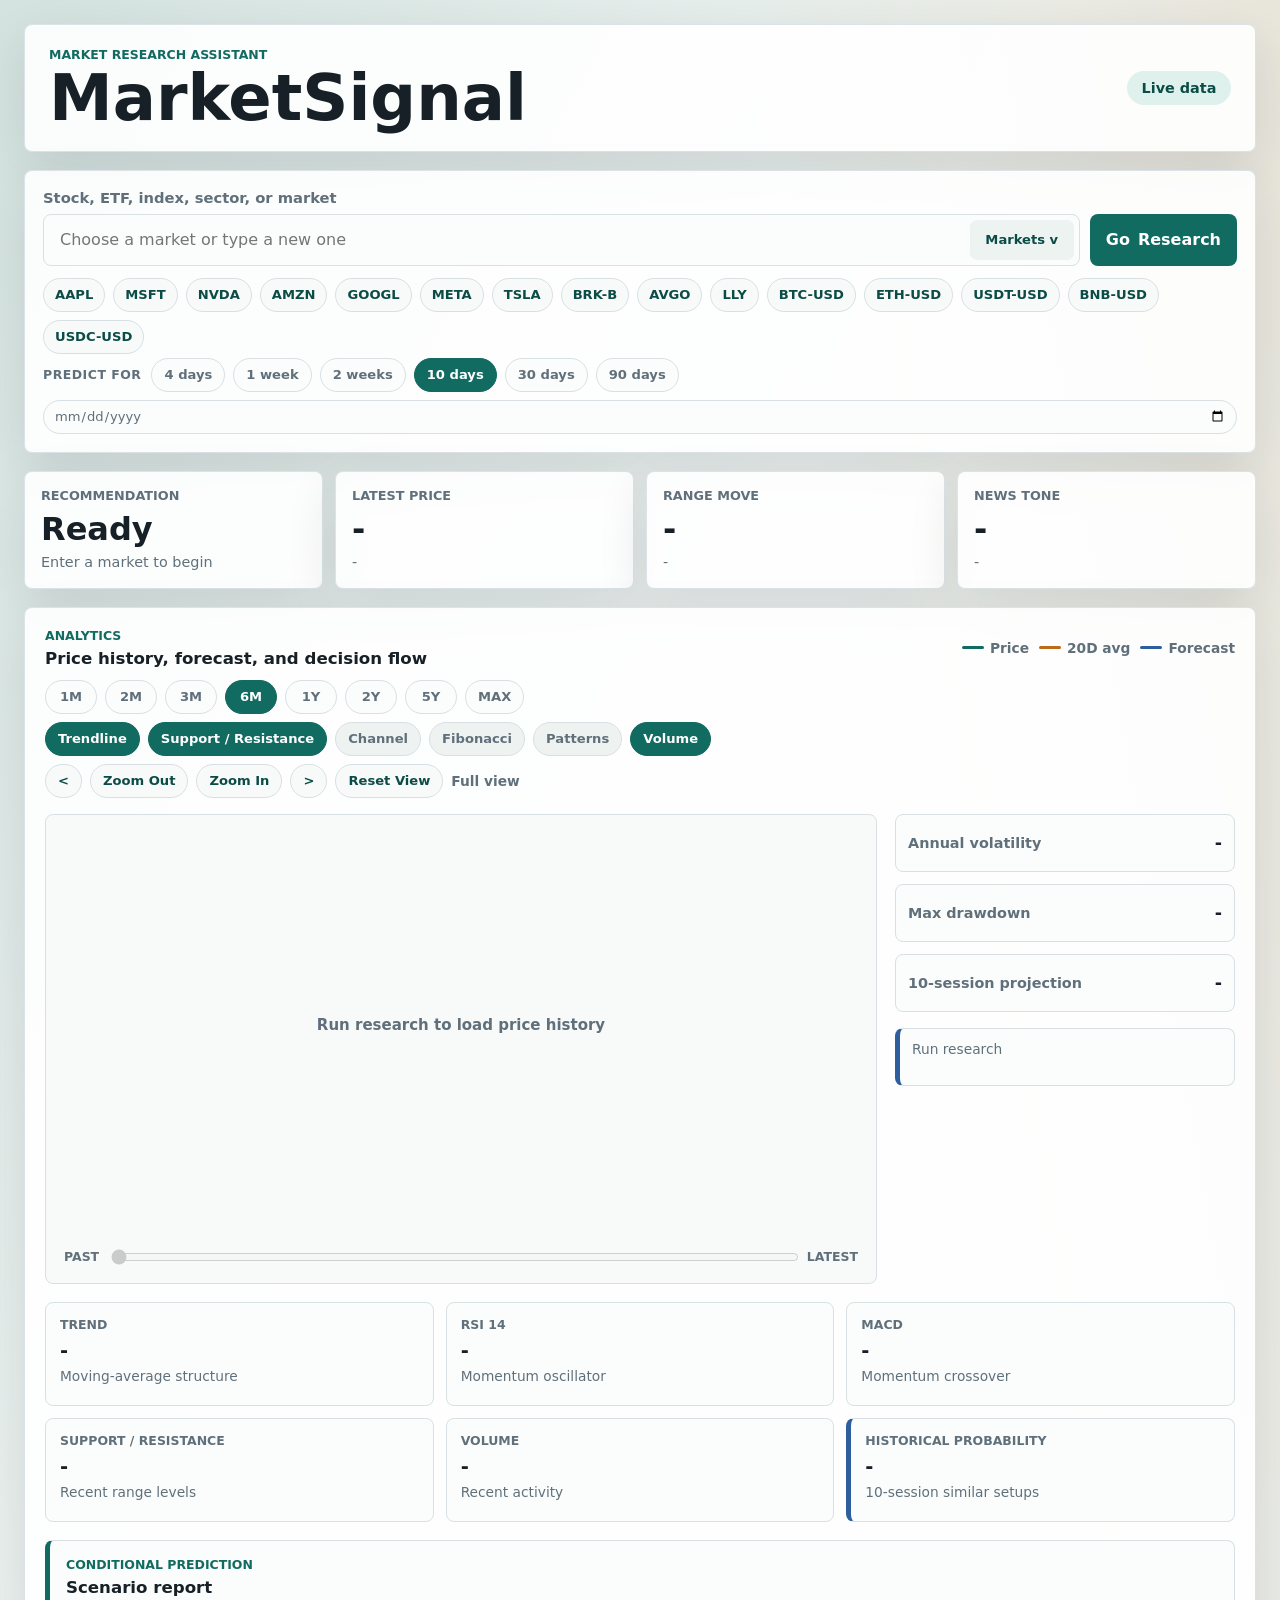
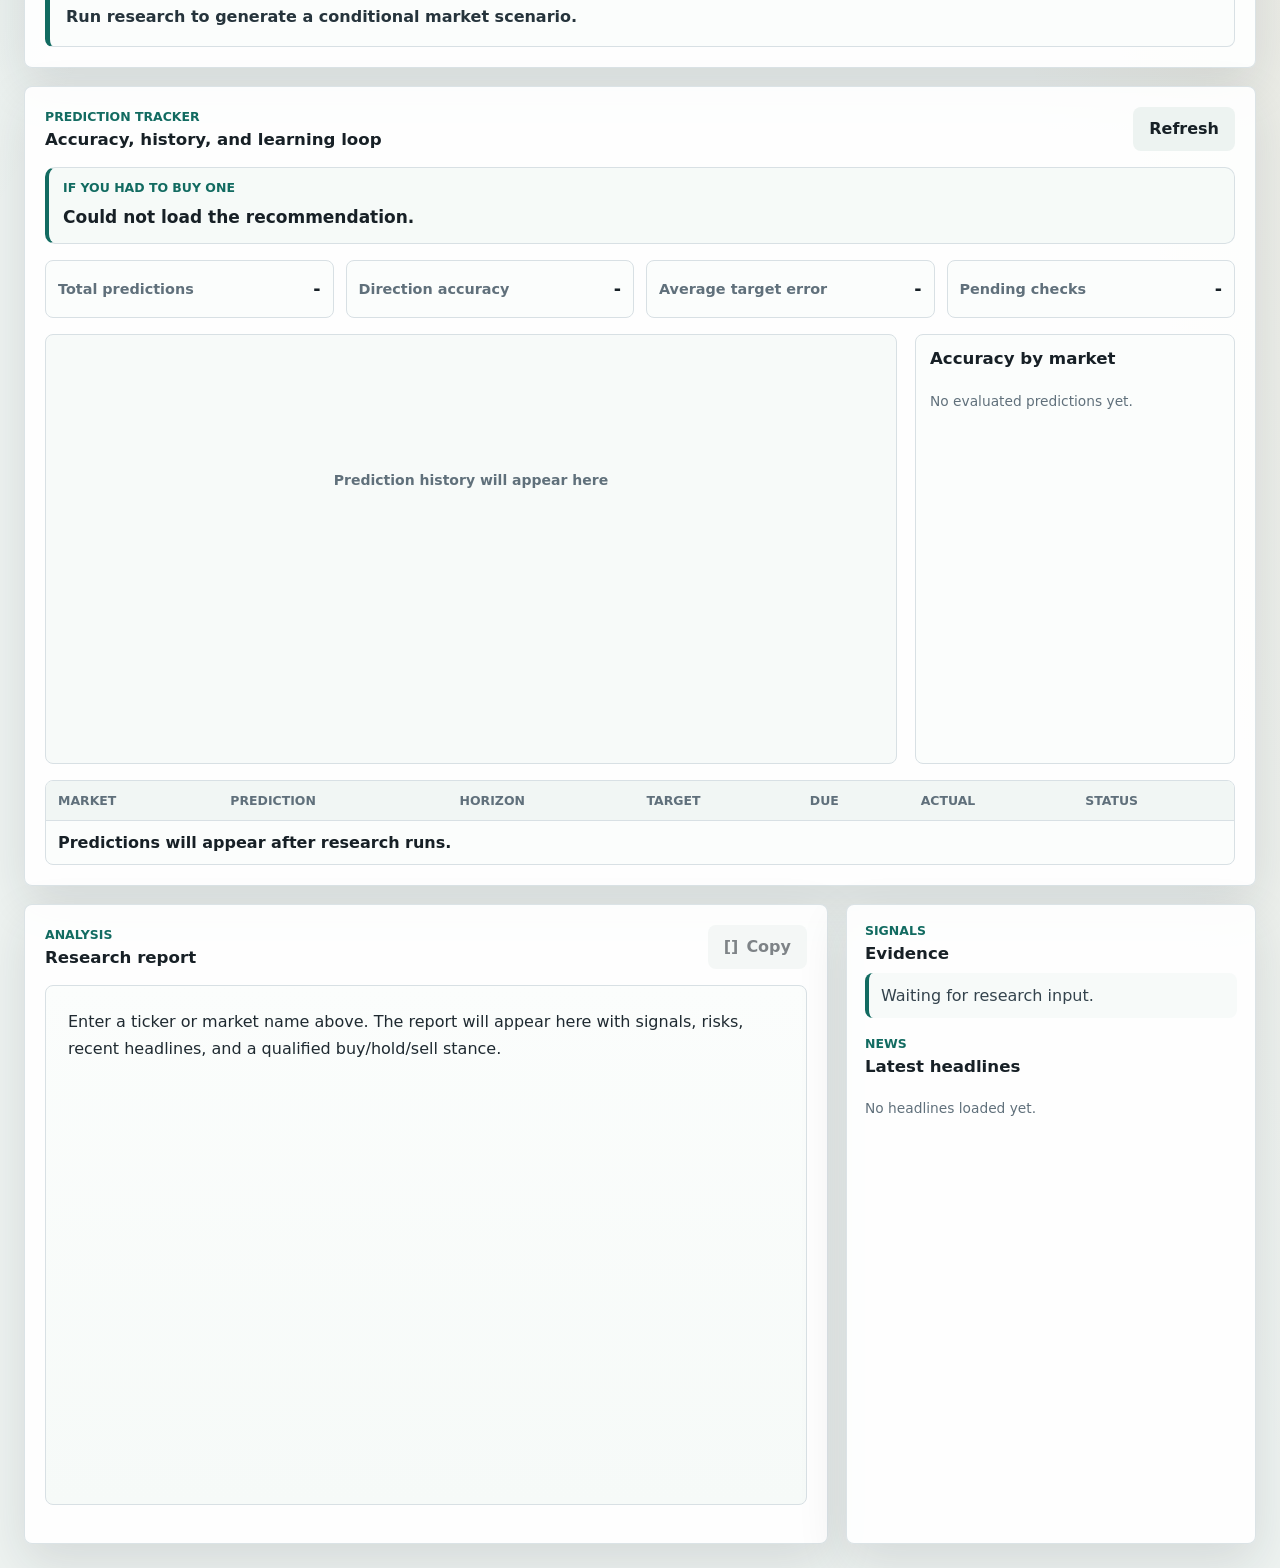
==== commit 0a89498f: "Add a brief 'if you had to buy one' pick to the Prediction Tracker New /api/recommendation endpoint " ====
--- a/static/index.html
+++ b/static/index.html
@@ -206,6 +206,16 @@
               </div>
               <button class="ghost" id="refreshPredictions" type="button">Refresh</button>
             </div>
+            <div class="buy-pick" id="buyPick">
+              <div class="buy-pick-head">
+                <span class="eyebrow">If you had to buy one</span>
+                <span class="buy-pick-asof" id="buyPickAsOf"></span>
+              </div>
+              <p class="buy-pick-symbol" id="buyPickSymbol">Run research on a few markets first.</p>
+              <p class="buy-pick-reason" id="buyPickReason"></p>
+              <p class="buy-pick-runner" id="buyPickRunner"></p>
+              <p class="buy-pick-note" id="buyPickNote"></p>
+            </div>
             <div class="prediction-grid">
               <article class="stat-row">
                 <span>Total predictions</span>
--- a/static/styles.css
+++ b/static/styles.css
@@ -387,6 +387,58 @@
   margin-bottom: 16px;
 }
 
+.buy-pick {
+  border: 1px solid var(--line);
+  border-left: 4px solid var(--brand);
+  border-radius: 10px;
+  background: #f6faf8;
+  padding: 12px 14px;
+  margin-bottom: 16px;
+}
+
+.buy-pick-head {
+  display: flex;
+  align-items: baseline;
+  justify-content: space-between;
+  gap: 10px;
+}
+
+.buy-pick-asof {
+  color: var(--muted);
+  font-size: 12px;
+}
+
+.buy-pick-symbol {
+  margin: 6px 0 4px;
+  font-size: 17px;
+  font-weight: 800;
+  color: var(--ink);
+}
+
+.buy-pick-symbol[data-dir="up"] { color: var(--brand-dark); }
+.buy-pick-symbol[data-dir="down"] { color: var(--red); }
+
+.buy-pick-reason {
+  margin: 0 0 4px;
+  font-size: 13px;
+  color: var(--ink);
+}
+
+.buy-pick-runner {
+  margin: 0 0 6px;
+  font-size: 12px;
+  color: var(--muted);
+}
+
+.buy-pick-runner:empty { display: none; }
+
+.buy-pick-note {
+  margin: 0;
+  font-size: 11.5px;
+  color: var(--muted);
+  font-style: italic;
+}
+
 .prediction-layout {
   display: grid;
   grid-template-columns: minmax(0, 1fr) minmax(240px, 320px);
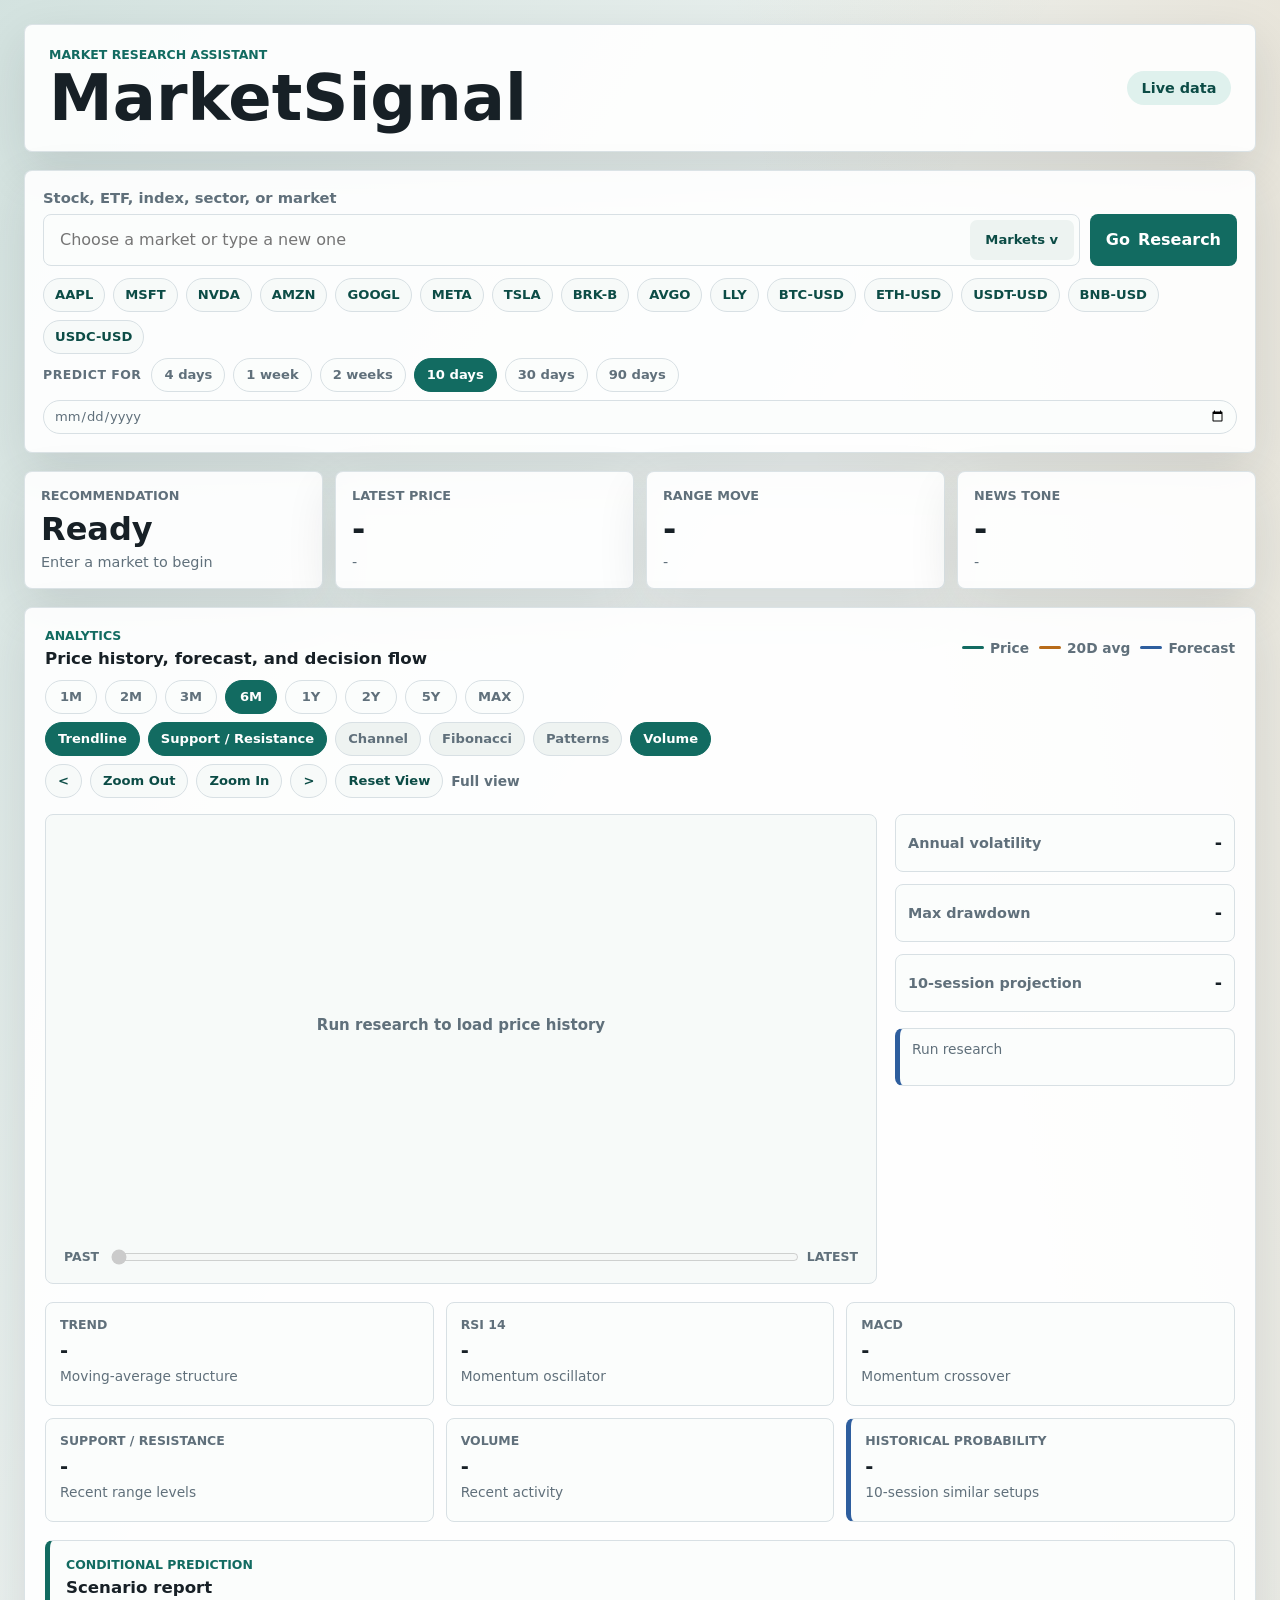
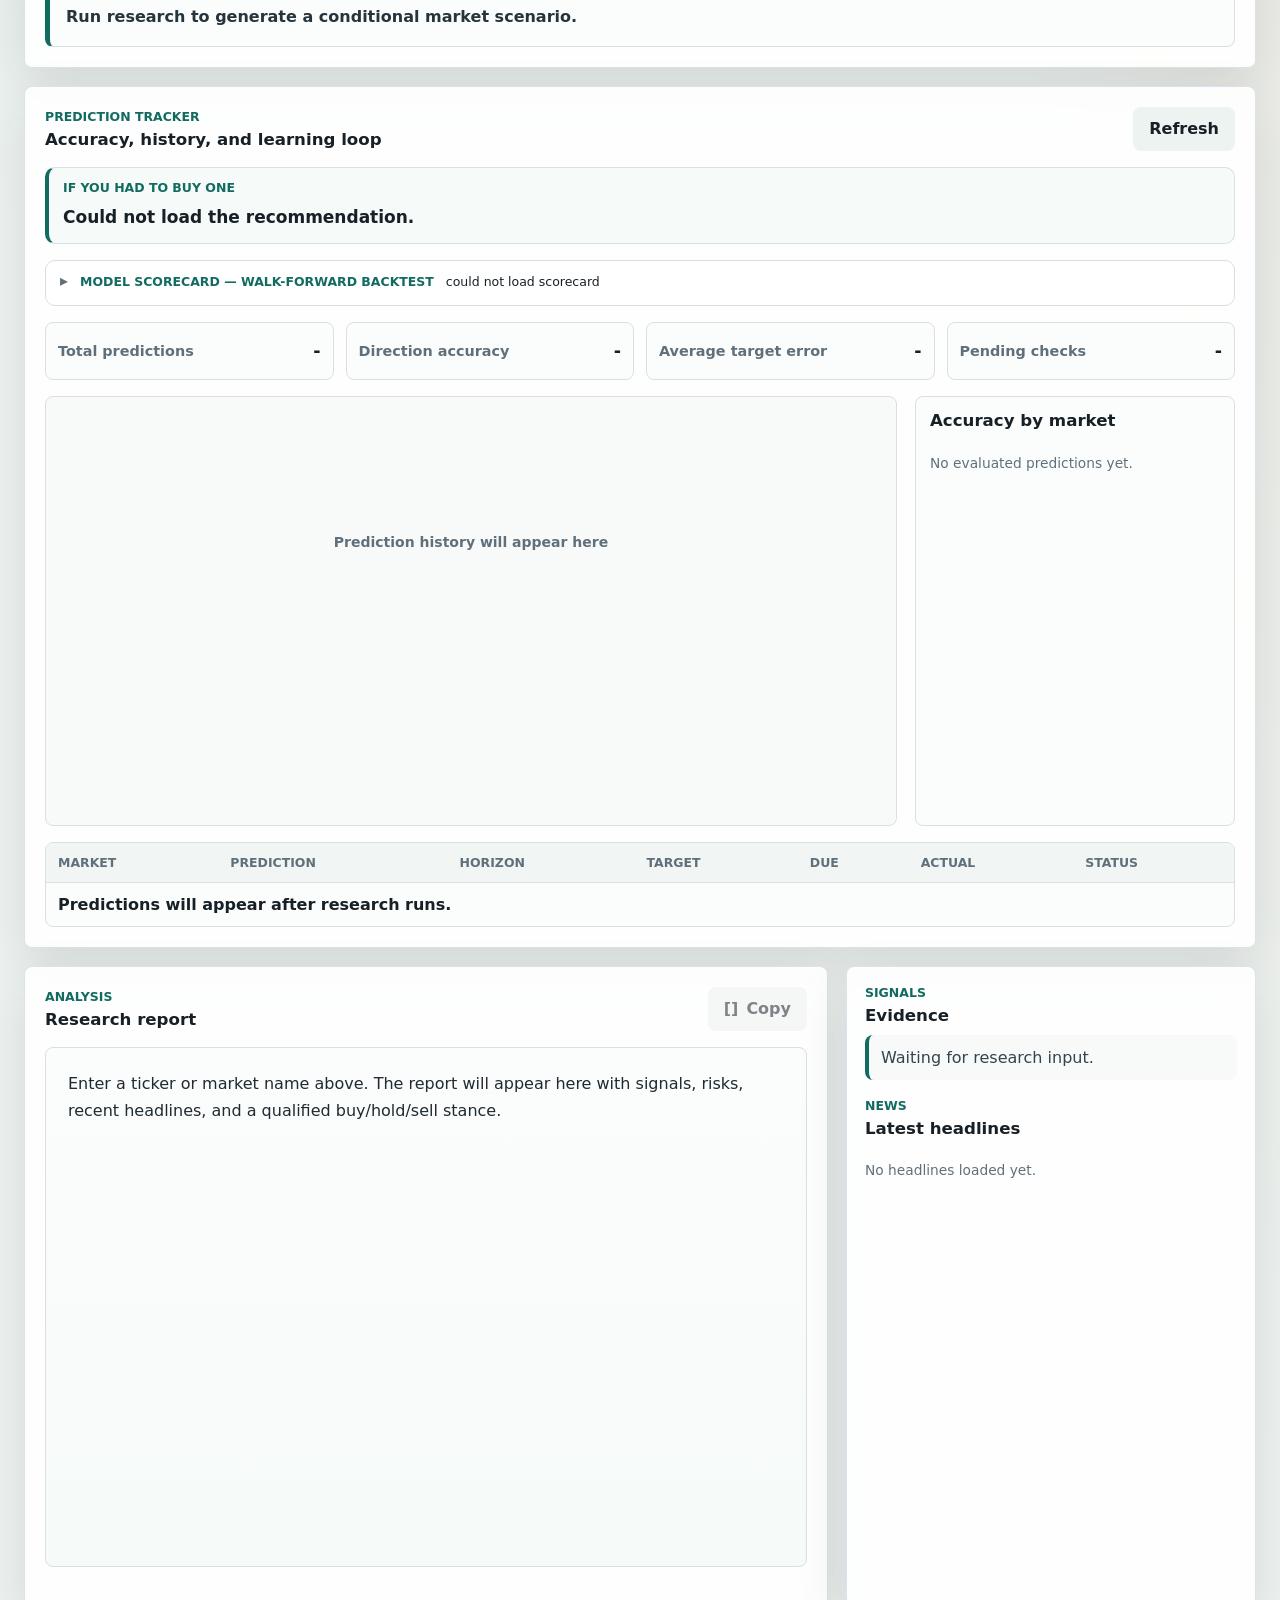
==== commit 1beb87ed: "Phase 1: walk-forward backtest, nightly universe scan, model scorecard The prediction system had no " ====
--- a/static/index.html
+++ b/static/index.html
@@ -216,6 +216,18 @@
               <p class="buy-pick-runner" id="buyPickRunner"></p>
               <p class="buy-pick-note" id="buyPickNote"></p>
             </div>
+            <details class="scorecard" id="scorecard">
+              <summary>
+                <span class="eyebrow">Model scorecard — walk-forward backtest</span>
+                <span class="scorecard-headline" id="scorecardHeadline">not run yet</span>
+              </summary>
+              <div class="scorecard-body">
+                <div class="scorecard-grid" id="scorecardGrid"></div>
+                <p class="scorecard-line" id="scorecardRegime"></p>
+                <p class="scorecard-line" id="scorecardSymbols"></p>
+                <p class="scorecard-note">Honesty check: 3-way direction guessing is ~33%. This is how every model change gets judged — rerun <code>backtest.py</code> and compare.</p>
+              </div>
+            </details>
             <div class="prediction-grid">
               <article class="stat-row">
                 <span>Total predictions</span>
--- a/static/styles.css
+++ b/static/styles.css
@@ -439,6 +439,73 @@
   font-style: italic;
 }
 
+.scorecard {
+  border: 1px solid var(--line);
+  border-radius: 10px;
+  background: var(--panel);
+  padding: 10px 14px;
+  margin-bottom: 16px;
+}
+
+.scorecard > summary {
+  display: flex;
+  flex-wrap: wrap;
+  align-items: baseline;
+  gap: 4px 12px;
+  cursor: pointer;
+  list-style: none;
+}
+
+.scorecard > summary::-webkit-details-marker { display: none; }
+.scorecard > summary::before { content: "▸ "; color: var(--muted); }
+.scorecard[open] > summary::before { content: "▾ "; }
+
+.scorecard-headline {
+  font-size: 12.5px;
+  color: var(--ink);
+}
+
+.scorecard-body { margin-top: 10px; }
+
+.scorecard-grid {
+  display: grid;
+  grid-template-columns: repeat(3, minmax(0, 1fr));
+  gap: 8px;
+  margin-bottom: 8px;
+}
+
+.scorecard-cell {
+  border: 1px solid var(--line);
+  border-radius: 8px;
+  padding: 7px 9px;
+}
+
+.scorecard-cell span {
+  display: block;
+  font-size: 10.5px;
+  color: var(--muted);
+  margin-bottom: 2px;
+}
+
+.scorecard-cell strong { font-size: 14px; }
+
+.scorecard-line {
+  margin: 4px 0 0;
+  font-size: 11.5px;
+  color: var(--muted);
+}
+
+.scorecard-note {
+  margin: 8px 0 0;
+  font-size: 11px;
+  color: var(--muted);
+  font-style: italic;
+}
+
+@media (max-width: 640px) {
+  .scorecard-grid { grid-template-columns: repeat(2, minmax(0, 1fr)); }
+}
+
 .prediction-layout {
   display: grid;
   grid-template-columns: minmax(0, 1fr) minmax(240px, 320px);
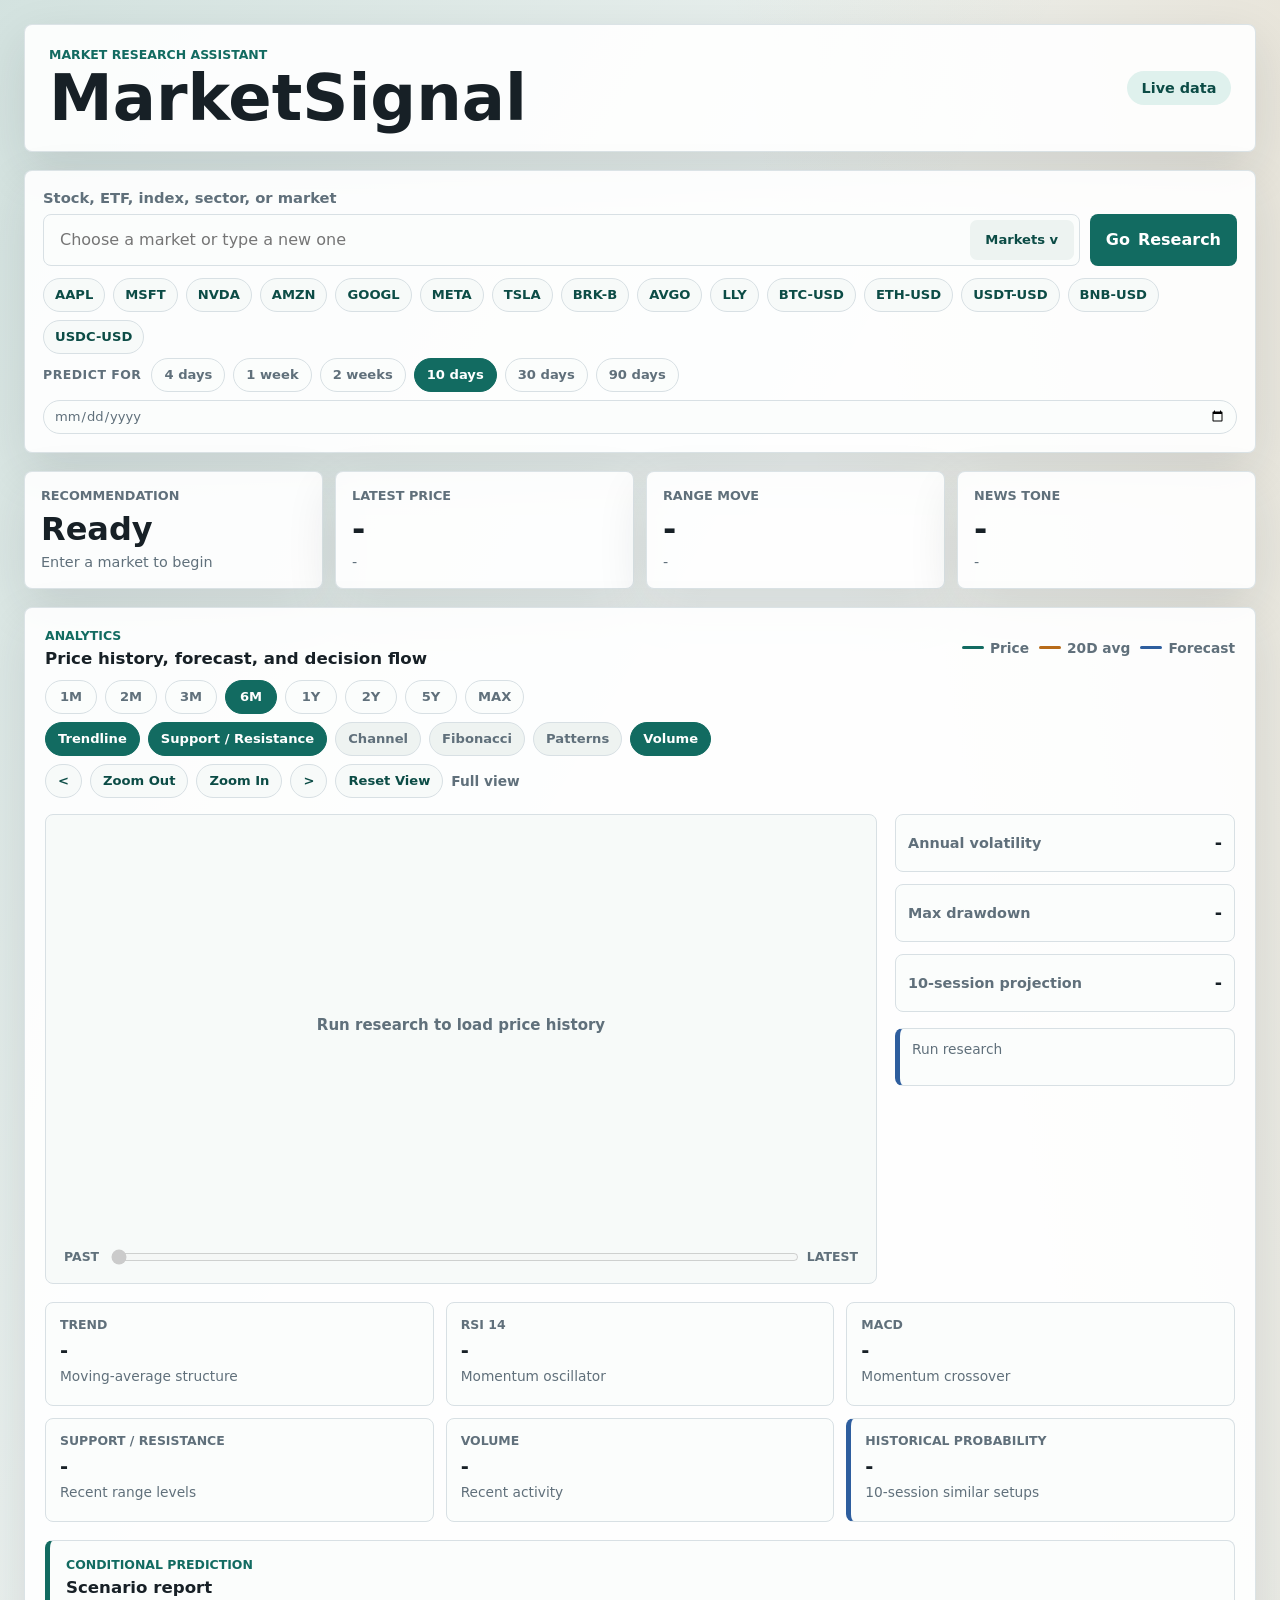
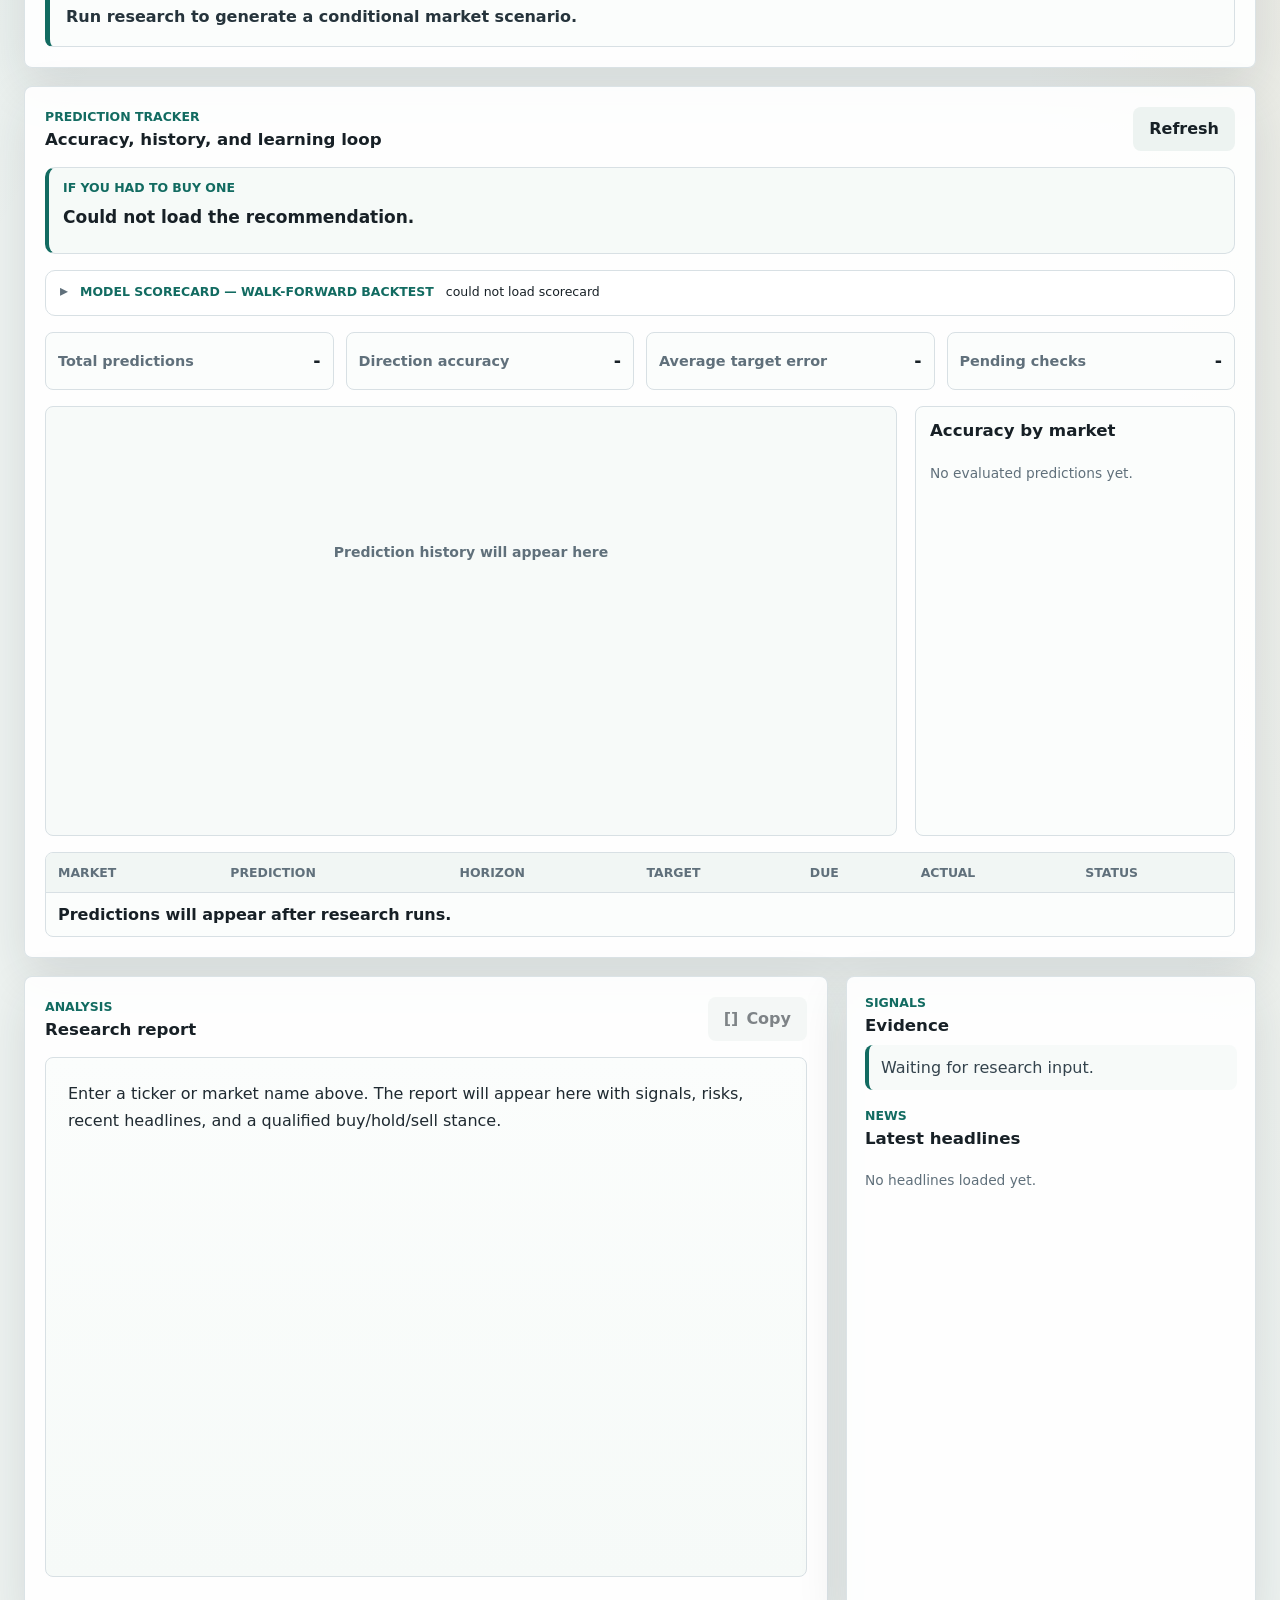
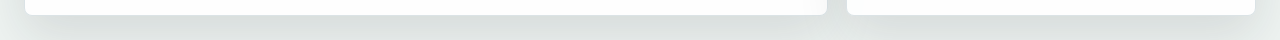
==== commit 75a6666d: "Phase 2b: GBT challenger + cross-sectional ranking Model: - gbt.py: histogram gradient-boosted regre" ====
--- a/static/index.html
+++ b/static/index.html
@@ -214,6 +214,7 @@
               <p class="buy-pick-symbol" id="buyPickSymbol">Run research on a few markets first.</p>
               <p class="buy-pick-reason" id="buyPickReason"></p>
               <p class="buy-pick-runner" id="buyPickRunner"></p>
+              <ol class="buy-pick-ranked" id="buyPickRanked"></ol>
               <p class="buy-pick-note" id="buyPickNote"></p>
             </div>
             <details class="scorecard" id="scorecard">
--- a/static/styles.css
+++ b/static/styles.css
@@ -432,6 +432,31 @@
 
 .buy-pick-runner:empty { display: none; }
 
+.buy-pick-ranked {
+  margin: 8px 0 6px;
+  padding: 0;
+  list-style: none;
+  display: grid;
+  grid-template-columns: repeat(2, minmax(0, 1fr));
+  gap: 2px 16px;
+}
+
+.buy-pick-ranked li {
+  display: flex;
+  justify-content: space-between;
+  gap: 8px;
+  font-size: 12px;
+  padding: 2px 0;
+  border-bottom: 1px solid var(--line);
+}
+
+.buy-pick-ranked .rk-sym { font-weight: 700; color: var(--ink); }
+.buy-pick-ranked .rk-meta { color: var(--muted); }
+
+@media (max-width: 640px) {
+  .buy-pick-ranked { grid-template-columns: 1fr; }
+}
+
 .buy-pick-note {
   margin: 0;
   font-size: 11.5px;
